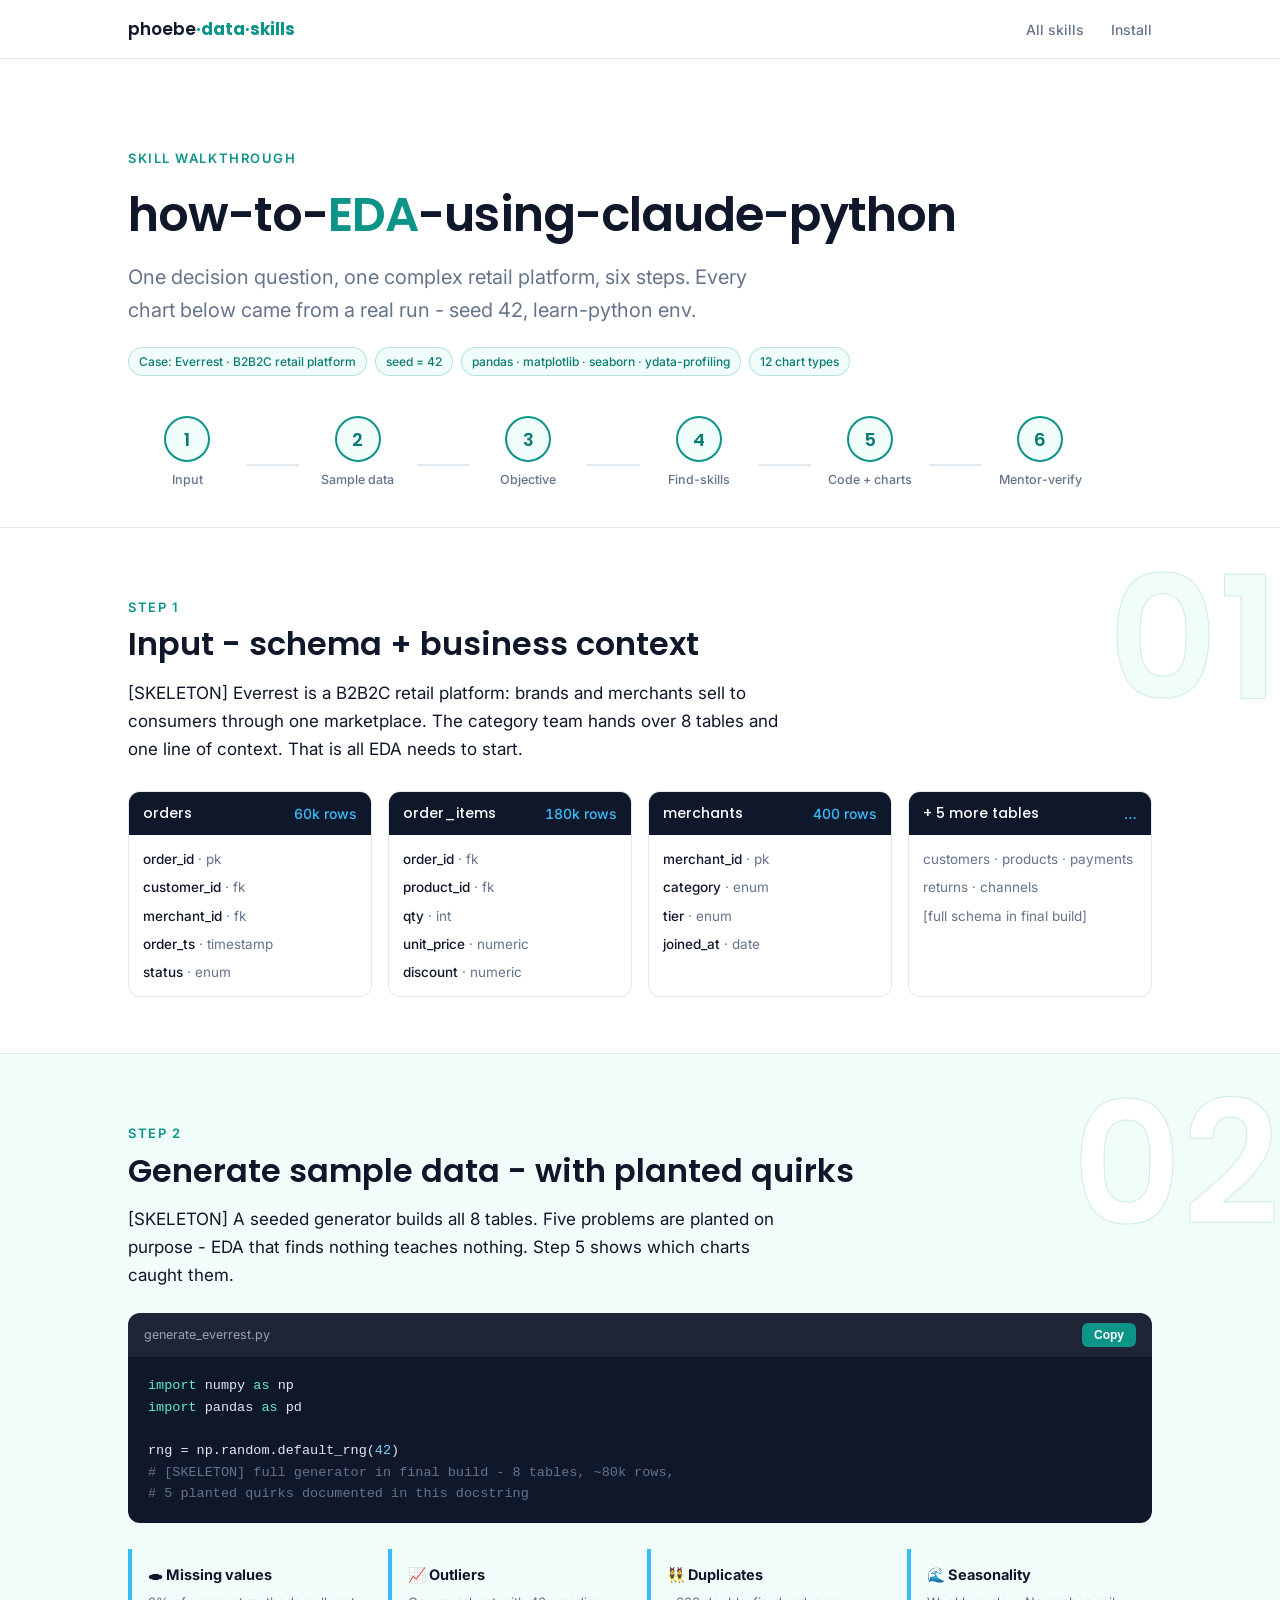
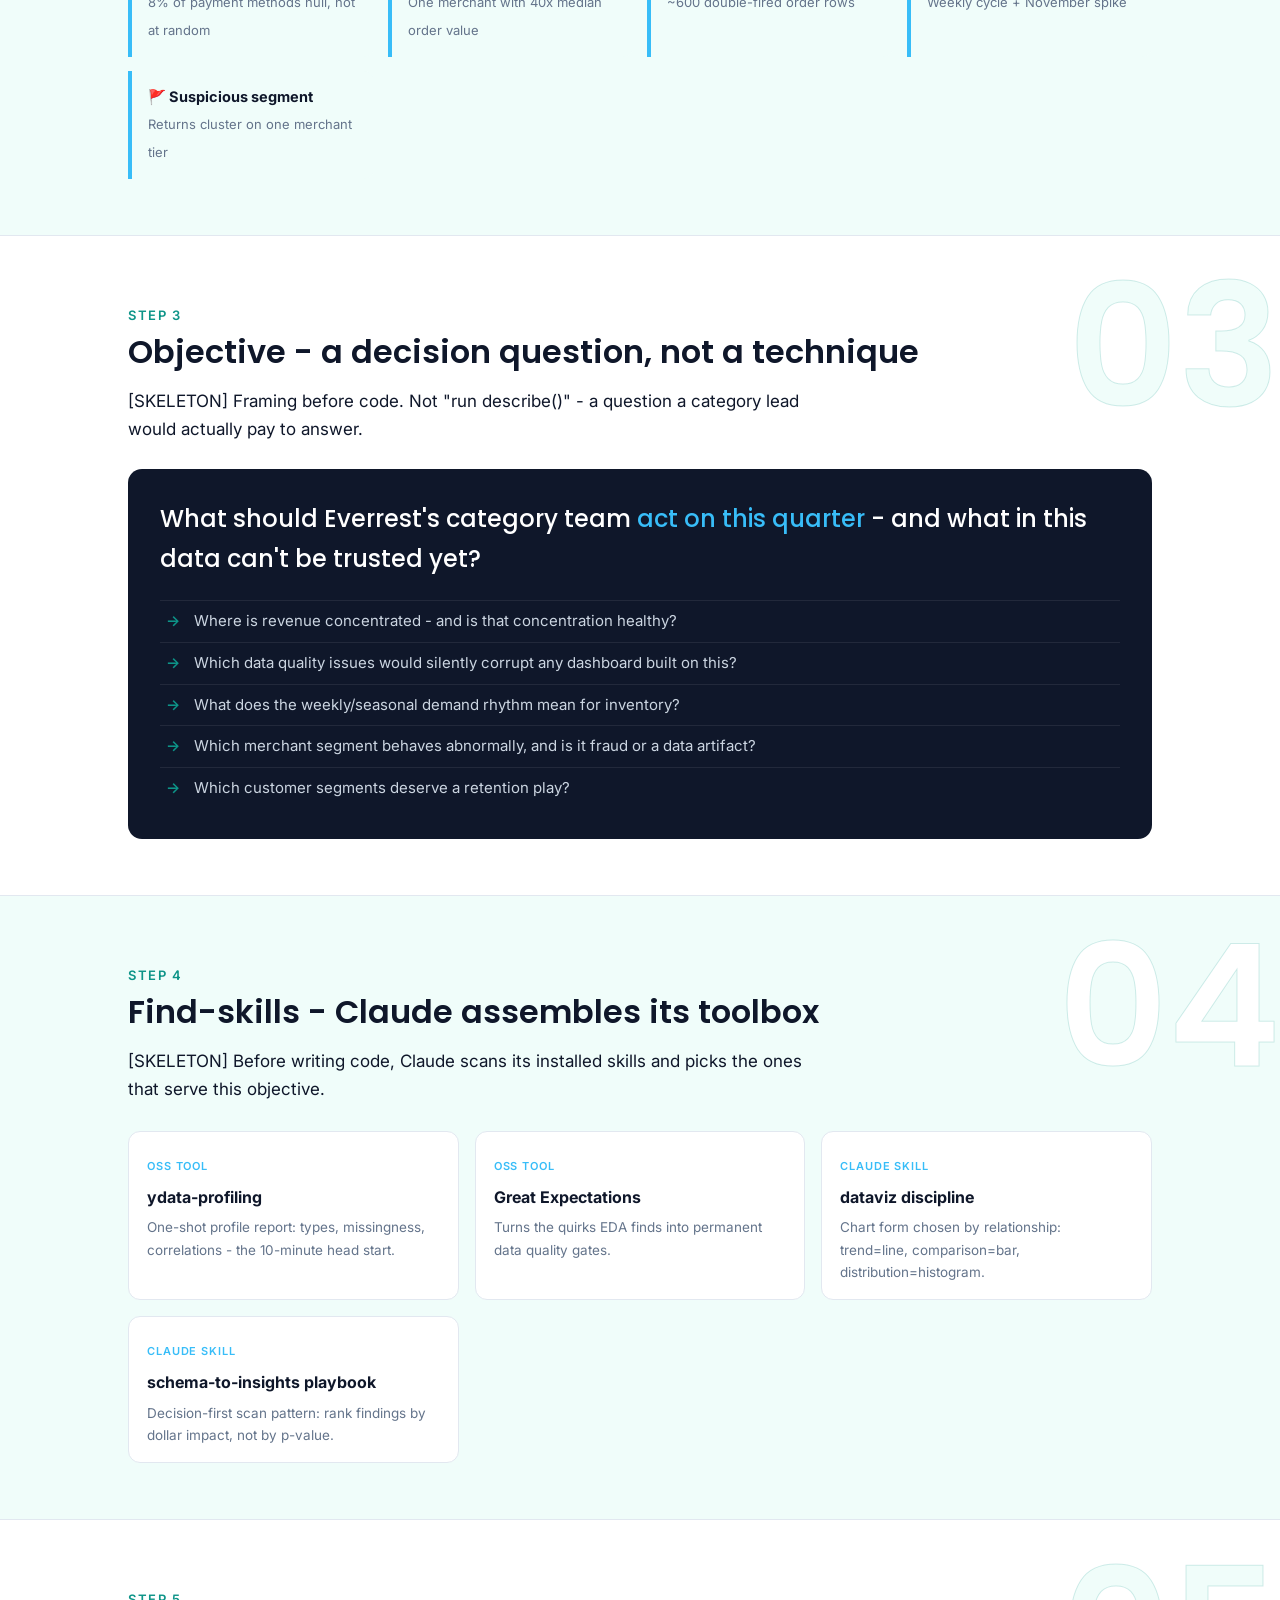
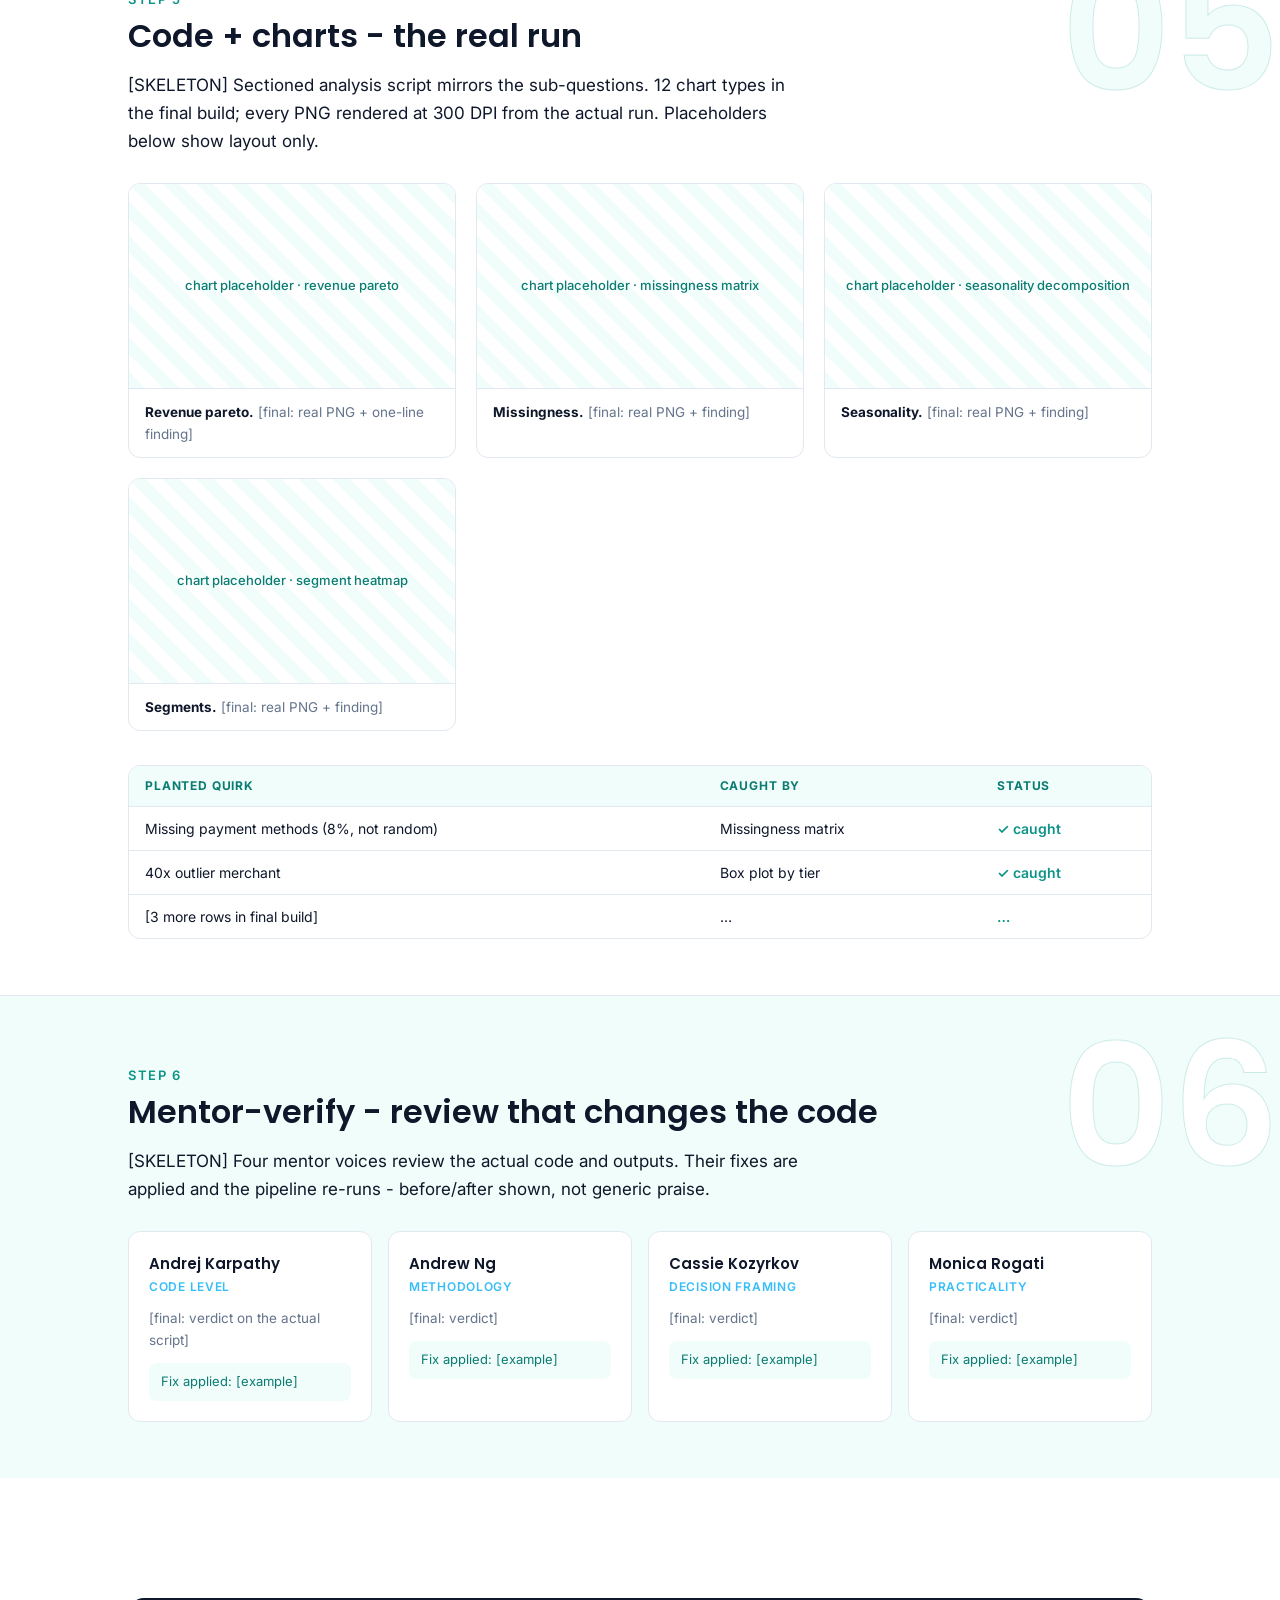
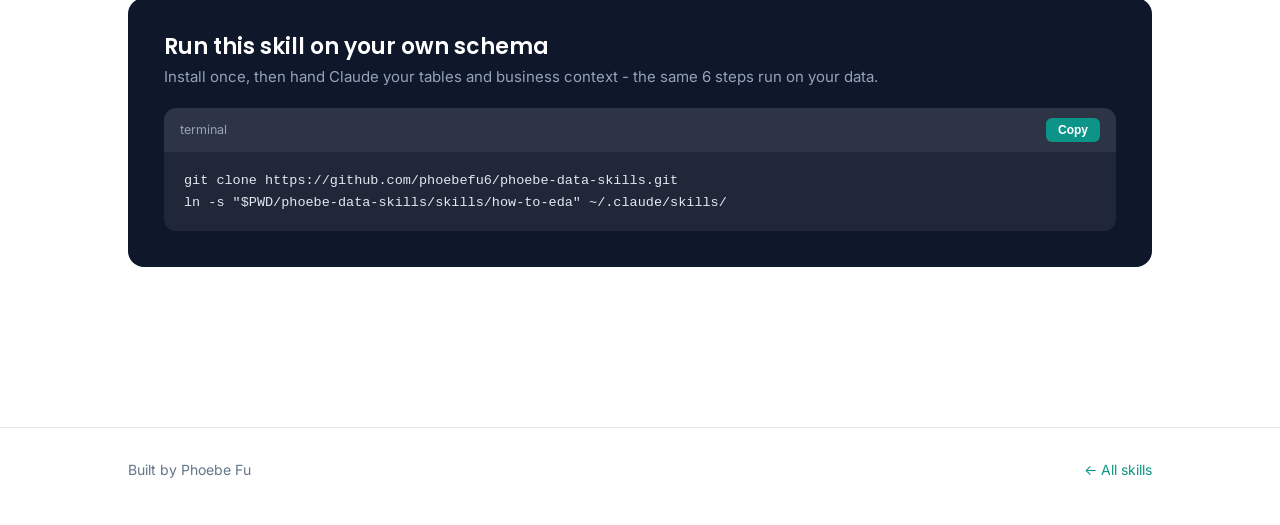
==== docs/how-to-eda-using-claude-python/index.html @ ddb58556 "Skeleton: homepage + how-to-eda page, steel teal theme Co-Authored-By: Claude Fable 5 <noreply@anthr" ====
<!DOCTYPE html>
<html lang="en">
<head>
<meta charset="UTF-8">
<meta name="viewport" content="width=device-width, initial-scale=1.0">
<meta name="robots" content="noindex">
<title>how-to-EDA-using-claude-python · Phoebe's Data Skills</title>
<link rel="preconnect" href="https://fonts.googleapis.com">
<link href="https://fonts.googleapis.com/css2?family=Poppins:wght@500;600&family=Inter:wght@400;500;600&display=swap" rel="stylesheet">
<link rel="stylesheet" href="../assets/style.css">
</head>
<body>
<div class="progress"></div>
<header class="topbar">
  <div class="wrap">
    <div class="brand"><a href="../" style="color:inherit">phoebe<b>·data·skills</b></a></div>
    <nav>
      <a href="../#skills">All skills</a>
      <a href="#install">Install</a>
    </nav>
  </div>
</header>

<section class="hero" style="padding-bottom:20px">
  <div class="wrap">
    <span class="kicker">Skill walkthrough</span>
    <h1 style="font-size:clamp(30px,4.6vw,48px)">how-to-<span class="tealline">EDA</span>-using-claude-python</h1>
    <p class="lede">One decision question, one complex retail platform, six steps. Every chart below came from a real run - seed 42, learn-python env.</p>
    <div class="chiprow" style="margin-top:20px">
      <span class="chip">Case: Everrest · B2B2C retail platform</span>
      <span class="chip">seed = 42</span>
      <span class="chip">pandas · matplotlib · seaborn · ydata-profiling</span>
      <span class="chip">12 chart types</span>
    </div>

    <div class="rail">
      <div class="rail-step"><div class="rail-node" data-step="1"><a href="#step-1"><div class="rail-circle">1</div><div class="rail-label">Input</div></a></div><div class="rail-connector"></div></div>
      <div class="rail-step"><div class="rail-node" data-step="2"><a href="#step-2"><div class="rail-circle">2</div><div class="rail-label">Sample data</div></a></div><div class="rail-connector"></div></div>
      <div class="rail-step"><div class="rail-node" data-step="3"><a href="#step-3"><div class="rail-circle">3</div><div class="rail-label">Objective</div></a></div><div class="rail-connector"></div></div>
      <div class="rail-step"><div class="rail-node" data-step="4"><a href="#step-4"><div class="rail-circle">4</div><div class="rail-label">Find-skills</div></a></div><div class="rail-connector"></div></div>
      <div class="rail-step"><div class="rail-node" data-step="5"><a href="#step-5"><div class="rail-circle">5</div><div class="rail-label">Code + charts</div></a></div><div class="rail-connector"></div></div>
      <div class="rail-step"><div class="rail-node" data-step="6"><a href="#step-6"><div class="rail-circle">6</div><div class="rail-label">Mentor-verify</div></a></div></div>
    </div>
  </div>
</section>

<!-- STEP 1 -->
<section class="step-section" id="step-1">
  <div class="wrap">
    <div class="step-ghost">01</div>
    <span class="step-tag">Step 1</span>
    <h2 class="step-title">Input - schema + business context</h2>
    <p class="step-body">[SKELETON] Everrest is a B2B2C retail platform: brands and merchants sell to consumers through one marketplace. The category team hands over 8 tables and one line of context. That is all EDA needs to start.</p>
    <div class="tbl-grid">
      <div class="tbl-card reveal"><div class="tbl-name">orders <span class="cnt">60k rows</span></div><ul><li><b>order_id</b> · pk</li><li><b>customer_id</b> · fk</li><li><b>merchant_id</b> · fk</li><li><b>order_ts</b> · timestamp</li><li><b>status</b> · enum</li></ul></div>
      <div class="tbl-card reveal"><div class="tbl-name">order_items <span class="cnt">180k rows</span></div><ul><li><b>order_id</b> · fk</li><li><b>product_id</b> · fk</li><li><b>qty</b> · int</li><li><b>unit_price</b> · numeric</li><li><b>discount</b> · numeric</li></ul></div>
      <div class="tbl-card reveal"><div class="tbl-name">merchants <span class="cnt">400 rows</span></div><ul><li><b>merchant_id</b> · pk</li><li><b>category</b> · enum</li><li><b>tier</b> · enum</li><li><b>joined_at</b> · date</li></ul></div>
      <div class="tbl-card reveal"><div class="tbl-name">+ 5 more tables <span class="cnt">…</span></div><ul><li>customers · products · payments</li><li>returns · channels</li><li>[full schema in final build]</li></ul></div>
    </div>
  </div>
</section>

<!-- STEP 2 -->
<section class="step-section" id="step-2" style="background:var(--tint)">
  <div class="wrap">
    <div class="step-ghost" style="color:#fff">02</div>
    <span class="step-tag">Step 2</span>
    <h2 class="step-title">Generate sample data - with planted quirks</h2>
    <p class="step-body">[SKELETON] A seeded generator builds all 8 tables. Five problems are planted on purpose - EDA that finds nothing teaches nothing. Step 5 shows which charts caught them.</p>
    <div class="code-card">
      <div class="code-head"><span>generate_everrest.py</span><button class="copy-btn">Copy</button></div>
      <pre><span class="c-kw">import</span> numpy <span class="c-kw">as</span> np
<span class="c-kw">import</span> pandas <span class="c-kw">as</span> pd

rng = np.random.default_rng(<span class="c-str">42</span>)
<span class="c-comment"># [SKELETON] full generator in final build - 8 tables, ~80k rows,</span>
<span class="c-comment"># 5 planted quirks documented in this docstring</span></pre>
    </div>
    <div class="quirk-grid">
      <div class="quirk reveal"><b>🕳 Missing values</b><span>8% of payment methods null, not at random</span></div>
      <div class="quirk reveal"><b>📈 Outliers</b><span>One merchant with 40x median order value</span></div>
      <div class="quirk reveal"><b>👯 Duplicates</b><span>~600 double-fired order rows</span></div>
      <div class="quirk reveal"><b>🌊 Seasonality</b><span>Weekly cycle + November spike</span></div>
      <div class="quirk reveal"><b>🚩 Suspicious segment</b><span>Returns cluster on one merchant tier</span></div>
    </div>
  </div>
</section>

<!-- STEP 3 -->
<section class="step-section" id="step-3">
  <div class="wrap">
    <div class="step-ghost">03</div>
    <span class="step-tag">Step 3</span>
    <h2 class="step-title">Objective - a decision question, not a technique</h2>
    <p class="step-body">[SKELETON] Framing before code. Not "run describe()" - a question a category lead would actually pay to answer.</p>
    <div class="objective-banner reveal">
      <div class="q">What should Everrest's category team <em>act on this quarter</em> - and what in this data can't be trusted yet?</div>
      <ul class="subq">
        <li>Where is revenue concentrated - and is that concentration healthy?</li>
        <li>Which data quality issues would silently corrupt any dashboard built on this?</li>
        <li>What does the weekly/seasonal demand rhythm mean for inventory?</li>
        <li>Which merchant segment behaves abnormally, and is it fraud or a data artifact?</li>
        <li>Which customer segments deserve a retention play?</li>
      </ul>
    </div>
  </div>
</section>

<!-- STEP 4 -->
<section class="step-section" id="step-4" style="background:var(--tint)">
  <div class="wrap">
    <div class="step-ghost" style="color:#fff">04</div>
    <span class="step-tag">Step 4</span>
    <h2 class="step-title">Find-skills - Claude assembles its toolbox</h2>
    <p class="step-body">[SKELETON] Before writing code, Claude scans its installed skills and picks the ones that serve this objective.</p>
    <div class="tool-grid">
      <div class="tool-card reveal"><span class="t-kind">OSS tool</span><h4>ydata-profiling</h4><p>One-shot profile report: types, missingness, correlations - the 10-minute head start.</p></div>
      <div class="tool-card reveal"><span class="t-kind">OSS tool</span><h4>Great Expectations</h4><p>Turns the quirks EDA finds into permanent data quality gates.</p></div>
      <div class="tool-card reveal"><span class="t-kind">Claude skill</span><h4>dataviz discipline</h4><p>Chart form chosen by relationship: trend=line, comparison=bar, distribution=histogram.</p></div>
      <div class="tool-card reveal"><span class="t-kind">Claude skill</span><h4>schema-to-insights playbook</h4><p>Decision-first scan pattern: rank findings by dollar impact, not by p-value.</p></div>
    </div>
  </div>
</section>

<!-- STEP 5 -->
<section class="step-section" id="step-5">
  <div class="wrap">
    <div class="step-ghost">05</div>
    <span class="step-tag">Step 5</span>
    <h2 class="step-title">Code + charts - the real run</h2>
    <p class="step-body">[SKELETON] Sectioned analysis script mirrors the sub-questions. 12 chart types in the final build; every PNG rendered at 300 DPI from the actual run. Placeholders below show layout only.</p>
    <div class="chart-grid">
      <div class="chart-card reveal"><div class="ph">chart placeholder · revenue pareto</div><div class="cap"><b>Revenue pareto.</b> [final: real PNG + one-line finding]</div></div>
      <div class="chart-card reveal"><div class="ph">chart placeholder · missingness matrix</div><div class="cap"><b>Missingness.</b> [final: real PNG + finding]</div></div>
      <div class="chart-card reveal"><div class="ph">chart placeholder · seasonality decomposition</div><div class="cap"><b>Seasonality.</b> [final: real PNG + finding]</div></div>
      <div class="chart-card reveal"><div class="ph">chart placeholder · segment heatmap</div><div class="cap"><b>Segments.</b> [final: real PNG + finding]</div></div>
    </div>
    <div class="caught reveal">
      <table>
        <thead><tr><th>Planted quirk</th><th>Caught by</th><th>Status</th></tr></thead>
        <tbody>
          <tr><td>Missing payment methods (8%, not random)</td><td>Missingness matrix</td><td class="ok">✓ caught</td></tr>
          <tr><td>40x outlier merchant</td><td>Box plot by tier</td><td class="ok">✓ caught</td></tr>
          <tr><td>[3 more rows in final build]</td><td>…</td><td class="ok">…</td></tr>
        </tbody>
      </table>
    </div>
  </div>
</section>

<!-- STEP 6 -->
<section class="step-section" id="step-6" style="background:var(--tint)">
  <div class="wrap">
    <div class="step-ghost" style="color:#fff">06</div>
    <span class="step-tag">Step 6</span>
    <h2 class="step-title">Mentor-verify - review that changes the code</h2>
    <p class="step-body">[SKELETON] Four mentor voices review the actual code and outputs. Their fixes are applied and the pipeline re-runs - before/after shown, not generic praise.</p>
    <div class="mentor-grid">
      <div class="mentor-card reveal"><div class="m-name">Andrej Karpathy</div><div class="m-lens">Code level</div><p>[final: verdict on the actual script]</p><div class="m-fix">Fix applied: [example]</div></div>
      <div class="mentor-card reveal"><div class="m-name">Andrew Ng</div><div class="m-lens">Methodology</div><p>[final: verdict]</p><div class="m-fix">Fix applied: [example]</div></div>
      <div class="mentor-card reveal"><div class="m-name">Cassie Kozyrkov</div><div class="m-lens">Decision framing</div><p>[final: verdict]</p><div class="m-fix">Fix applied: [example]</div></div>
      <div class="mentor-card reveal"><div class="m-name">Monica Rogati</div><div class="m-lens">Practicality</div><p>[final: verdict]</p><div class="m-fix">Fix applied: [example]</div></div>
    </div>
  </div>
</section>

<section class="section" id="install">
  <div class="wrap">
    <div class="install">
      <h3>Run this skill on your own schema</h3>
      <p>Install once, then hand Claude your tables and business context - the same 6 steps run on your data.</p>
      <div class="code-card">
        <div class="code-head"><span>terminal</span><button class="copy-btn">Copy</button></div>
        <pre>git clone https://github.com/phoebefu6/phoebe-data-skills.git
ln -s "$PWD/phoebe-data-skills/skills/how-to-eda" ~/.claude/skills/</pre>
      </div>
    </div>
  </div>
</section>

<footer>
  <div class="wrap">
    <span>Built by Phoebe Fu</span>
    <span><a href="../">← All skills</a></span>
  </div>
</footer>
<script src="../assets/app.js"></script>
</body>
</html>
---- docs/assets/style.css ----
/* phoebe-data-skills - Steel teal outfit (flat magazine, design.md constitution) */
:root {
  --accent: #0D9488;
  --accent-dark: #0B7C72;
  --ink: #0F172A;
  --tint: #F0FDFA;
  --highlight: #38BDF8;
  --paper: #FFFFFF;
  --hairline: #E2E8F0;
  --muted: #64748B;
}
* { margin: 0; padding: 0; box-sizing: border-box; }
html { scroll-behavior: smooth; }
body {
  font-family: 'Inter', -apple-system, sans-serif;
  font-size: 17px; line-height: 1.65;
  color: var(--ink); background: var(--paper);
}
h1, h2, h3, .display { font-family: 'Poppins', 'Inter', sans-serif; font-weight: 600; line-height: 1.15; }
.num { font-variant-numeric: tabular-nums; }
a { color: var(--accent); text-decoration: none; }
.wrap { max-width: 1080px; margin: 0 auto; padding: 0 28px; }

/* ---------- top bar ---------- */
.topbar {
  position: sticky; top: 0; z-index: 50;
  background: rgba(255,255,255,.92); backdrop-filter: blur(8px);
  border-bottom: 1px solid var(--hairline);
}
.topbar .wrap { display: flex; align-items: center; justify-content: space-between; height: 58px; }
.brand { font-family: 'Poppins'; font-weight: 600; font-size: 17px; color: var(--ink); }
.brand b { color: var(--accent); }
.topbar nav a { font-size: 14px; font-weight: 500; color: var(--muted); margin-left: 22px; }
.topbar nav a:hover { color: var(--accent); }

/* reading progress */
.progress { position: fixed; top: 0; left: 0; height: 3px; background: var(--accent); width: 0; z-index: 60; }

/* ---------- hero ---------- */
.hero { padding: 84px 0 56px; }
.hero .kicker {
  display: inline-block; font-size: 13px; font-weight: 600; letter-spacing: .12em;
  text-transform: uppercase; color: var(--accent); margin-bottom: 18px;
}
.hero h1 { font-size: clamp(38px, 6vw, 62px); letter-spacing: -.02em; }
.hero h1 .tealline { color: var(--accent); }
.hero p.lede { font-size: 20px; color: var(--muted); max-width: 620px; margin-top: 18px; }
.stats { display: flex; gap: 48px; margin-top: 44px; flex-wrap: wrap; }
.stat .n { font-family: 'Poppins'; font-size: 44px; font-weight: 600; color: var(--accent); font-variant-numeric: tabular-nums; }
.stat .l { font-size: 13px; font-weight: 500; color: var(--muted); text-transform: uppercase; letter-spacing: .08em; }

/* ---------- section headers ---------- */
.section { padding: 56px 0; }
.section.tinted { background: var(--tint); }
.sec-kicker { font-size: 13px; font-weight: 600; letter-spacing: .12em; text-transform: uppercase; color: var(--accent); }
.sec-title { font-size: clamp(26px, 3.4vw, 36px); margin-top: 8px; letter-spacing: -.01em; }
.sec-sub { color: var(--muted); margin-top: 10px; max-width: 640px; }

/* ---------- skill card grid (homepage) ---------- */
.card-grid { display: grid; grid-template-columns: repeat(auto-fill, minmax(300px, 1fr)); gap: 22px; margin-top: 36px; }
a.skill-card, .skill-card {
  display: block; position: relative; border: 1px solid var(--hairline); border-radius: 14px;
  padding: 26px 24px 22px; background: var(--paper); color: var(--ink);
  transition: transform .18s ease, box-shadow .18s ease, border-color .18s ease;
}
a.skill-card:hover { transform: translateY(-4px); box-shadow: 0 14px 34px rgba(13,148,136,.14); border-color: var(--accent); }
.skill-card .emoji { font-size: 30px; }
.skill-card h3 { font-size: 20px; margin-top: 12px; }
.skill-card .obj { font-size: 15px; color: var(--muted); margin-top: 6px; min-height: 44px; }
.chiprow { display: flex; flex-wrap: wrap; gap: 8px; margin-top: 16px; }
.chip {
  font-size: 12px; font-weight: 500; padding: 4px 10px; border-radius: 999px;
  background: var(--tint); color: var(--accent-dark); border: 1px solid rgba(13,148,136,.25);
}
.status { position: absolute; top: 18px; right: 18px; font-size: 11px; font-weight: 600; letter-spacing: .08em; text-transform: uppercase; padding: 4px 10px; border-radius: 999px; }
.status.live { background: var(--accent); color: #fff; }
.status.soon { background: var(--hairline); color: var(--muted); }
.skill-card.soon { opacity: .62; }
.skill-card .go { margin-top: 18px; font-size: 14px; font-weight: 600; color: var(--accent); }

/* ---------- pipeline rail (skill page) ---------- */
.rail { display: flex; align-items: flex-start; gap: 0; margin: 40px 0 8px; overflow-x: auto; padding-bottom: 8px; }
.rail-step { display: flex; align-items: center; flex: 1; min-width: 118px; }
.rail-node { text-align: center; flex-shrink: 0; width: 118px; }
.rail-node a { display: block; color: var(--ink); }
.rail-circle {
  width: 46px; height: 46px; border-radius: 50%; margin: 0 auto;
  display: flex; align-items: center; justify-content: center;
  font-family: 'Poppins'; font-weight: 600; font-size: 18px;
  background: var(--tint); color: var(--accent-dark); border: 2px solid var(--accent);
  transition: background .15s, color .15s;
}
.rail-node a:hover .rail-circle, .rail-node.active .rail-circle { background: var(--accent); color: #fff; }
.rail-label { font-size: 12.5px; font-weight: 500; color: var(--muted); margin-top: 8px; }
.rail-connector { flex: 1; height: 2px; background: var(--hairline); margin-top: 23px; min-width: 14px; }

/* ---------- step sections ---------- */
.step-section { position: relative; padding: 64px 0 56px; border-top: 1px solid var(--hairline); }
.step-ghost {
  position: absolute; top: 26px; right: 0; font-family: 'Poppins'; font-weight: 600;
  font-size: clamp(90px, 14vw, 170px); line-height: 1; color: var(--tint);
  -webkit-text-stroke: 1px rgba(13,148,136,.18); user-select: none; pointer-events: none;
}
.step-tag { font-size: 13px; font-weight: 600; letter-spacing: .12em; text-transform: uppercase; color: var(--accent); }
.step-title { font-size: clamp(24px, 3vw, 32px); margin-top: 6px; }
.step-body { margin-top: 16px; max-width: 680px; color: var(--ink); }

/* schema table cards */
.tbl-grid { display: grid; grid-template-columns: repeat(auto-fill, minmax(240px, 1fr)); gap: 16px; margin-top: 28px; }
.tbl-card { border: 1px solid var(--hairline); border-radius: 12px; overflow: hidden; background: var(--paper); }
.tbl-card .tbl-name { background: var(--ink); color: #fff; font-family: 'Poppins'; font-size: 14px; font-weight: 500; padding: 10px 14px; }
.tbl-card .tbl-name .cnt { color: var(--highlight); font-variant-numeric: tabular-nums; float: right; font-family: 'Inter'; }
.tbl-card ul { list-style: none; padding: 10px 14px; font-size: 13.5px; color: var(--muted); }
.tbl-card li { padding: 3px 0; }
.tbl-card li b { color: var(--ink); font-weight: 500; }

/* code blocks */
.code-card { position: relative; background: var(--ink); border-radius: 12px; margin-top: 24px; overflow: hidden; }
.code-card .code-head { display: flex; justify-content: space-between; align-items: center; padding: 10px 16px; background: rgba(255,255,255,.06); color: #94A3B8; font-size: 12.5px; font-family: 'Inter'; }
.code-card .copy-btn { background: var(--accent); color: #fff; border: 0; border-radius: 6px; font-size: 12px; font-weight: 600; padding: 5px 12px; cursor: pointer; }
.code-card pre { padding: 18px 20px; overflow-x: auto; color: #E2E8F0; font-size: 13.5px; line-height: 1.6; font-family: 'SF Mono', Menlo, monospace; }
.code-card .c-comment { color: #64748B; } .code-card .c-str { color: #7DD3FC; } .code-card .c-kw { color: #5EEAD4; }

/* quirk / spotlight cards */
.quirk-grid { display: grid; grid-template-columns: repeat(auto-fill, minmax(220px, 1fr)); gap: 14px; margin-top: 26px; }
.quirk { border-left: 4px solid var(--highlight); background: var(--tint); border-radius: 0 10px 10px 0; padding: 14px 16px; }
.quirk b { font-size: 14.5px; display: block; }
.quirk span { font-size: 13px; color: var(--muted); }

/* objective banner */
.objective-banner { background: var(--ink); color: #fff; border-radius: 14px; padding: 30px 32px; margin-top: 26px; }
.objective-banner .q { font-family: 'Poppins'; font-size: clamp(19px, 2.4vw, 24px); font-weight: 500; }
.objective-banner .q em { color: var(--highlight); font-style: normal; }
.subq { list-style: none; margin-top: 22px; }
.subq li { padding: 8px 0 8px 34px; position: relative; font-size: 15px; color: #CBD5E1; border-top: 1px solid rgba(255,255,255,.08); }
.subq li::before { content: '→'; position: absolute; left: 6px; color: var(--accent); font-weight: 600; }

/* toolbox cards */
.tool-grid { display: grid; grid-template-columns: repeat(auto-fill, minmax(250px, 1fr)); gap: 16px; margin-top: 28px; }
.tool-card { border: 1px solid var(--hairline); border-radius: 12px; padding: 18px 18px 16px; background: var(--paper); }
.tool-card .t-kind { font-size: 11px; font-weight: 600; text-transform: uppercase; letter-spacing: .08em; color: var(--highlight); }
.tool-card h4 { font-size: 16px; margin-top: 6px; }
.tool-card p { font-size: 13.5px; color: var(--muted); margin-top: 6px; }

/* chart gallery */
.chart-grid { display: grid; grid-template-columns: repeat(auto-fill, minmax(320px, 1fr)); gap: 20px; margin-top: 28px; }
.chart-card { border: 1px solid var(--hairline); border-radius: 12px; overflow: hidden; background: var(--paper); }
.chart-card .ph { aspect-ratio: 16/10; background: repeating-linear-gradient(45deg, var(--tint), var(--tint) 12px, #fff 12px, #fff 24px); display: flex; align-items: center; justify-content: center; color: var(--accent-dark); font-size: 13px; font-weight: 500; }
.chart-card img { width: 100%; display: block; cursor: zoom-in; }
.chart-card .cap { padding: 12px 16px; font-size: 13.5px; color: var(--muted); border-top: 1px solid var(--hairline); }
.chart-card .cap b { color: var(--ink); }

/* caught scoreboard */
.caught { margin-top: 34px; border: 1px solid var(--hairline); border-radius: 12px; overflow: hidden; }
.caught table { width: 100%; border-collapse: collapse; font-size: 14px; }
.caught th { background: var(--tint); text-align: left; padding: 10px 16px; font-size: 12px; text-transform: uppercase; letter-spacing: .07em; color: var(--accent-dark); }
.caught td { padding: 10px 16px; border-top: 1px solid var(--hairline); }
.caught .ok { color: var(--accent); font-weight: 600; }

/* mentor panel */
.mentor-grid { display: grid; grid-template-columns: repeat(auto-fill, minmax(240px, 1fr)); gap: 16px; margin-top: 28px; }
.mentor-card { border: 1px solid var(--hairline); border-radius: 12px; padding: 20px; background: var(--paper); }
.mentor-card .m-name { font-family: 'Poppins'; font-weight: 600; font-size: 15px; }
.mentor-card .m-lens { font-size: 12px; color: var(--highlight); font-weight: 600; text-transform: uppercase; letter-spacing: .06em; }
.mentor-card p { font-size: 13.5px; color: var(--muted); margin-top: 10px; }
.mentor-card .m-fix { margin-top: 12px; font-size: 13px; background: var(--tint); border-radius: 8px; padding: 8px 12px; color: var(--accent-dark); }

/* install strip */
.install { background: var(--ink); color: #fff; border-radius: 16px; padding: 36px; margin: 64px 0; }
.install h3 { font-size: 22px; } .install p { color: #94A3B8; font-size: 15px; margin-top: 6px; }
.install .code-card { margin-top: 18px; background: rgba(255,255,255,.07); }

/* footer */
footer { border-top: 1px solid var(--hairline); padding: 30px 0 44px; margin-top: 40px; }
footer .wrap { display: flex; justify-content: space-between; flex-wrap: wrap; gap: 12px; font-size: 14px; color: var(--muted); }

/* reveal */
.reveal { opacity: 0; transform: translateY(18px); transition: opacity .5s ease, transform .5s ease; }
.reveal.in { opacity: 1; transform: none; }

@media (max-width: 640px) {
  .stats { gap: 28px; }
  .step-ghost { font-size: 84px; }
  .rail { justify-content: flex-start; }
}
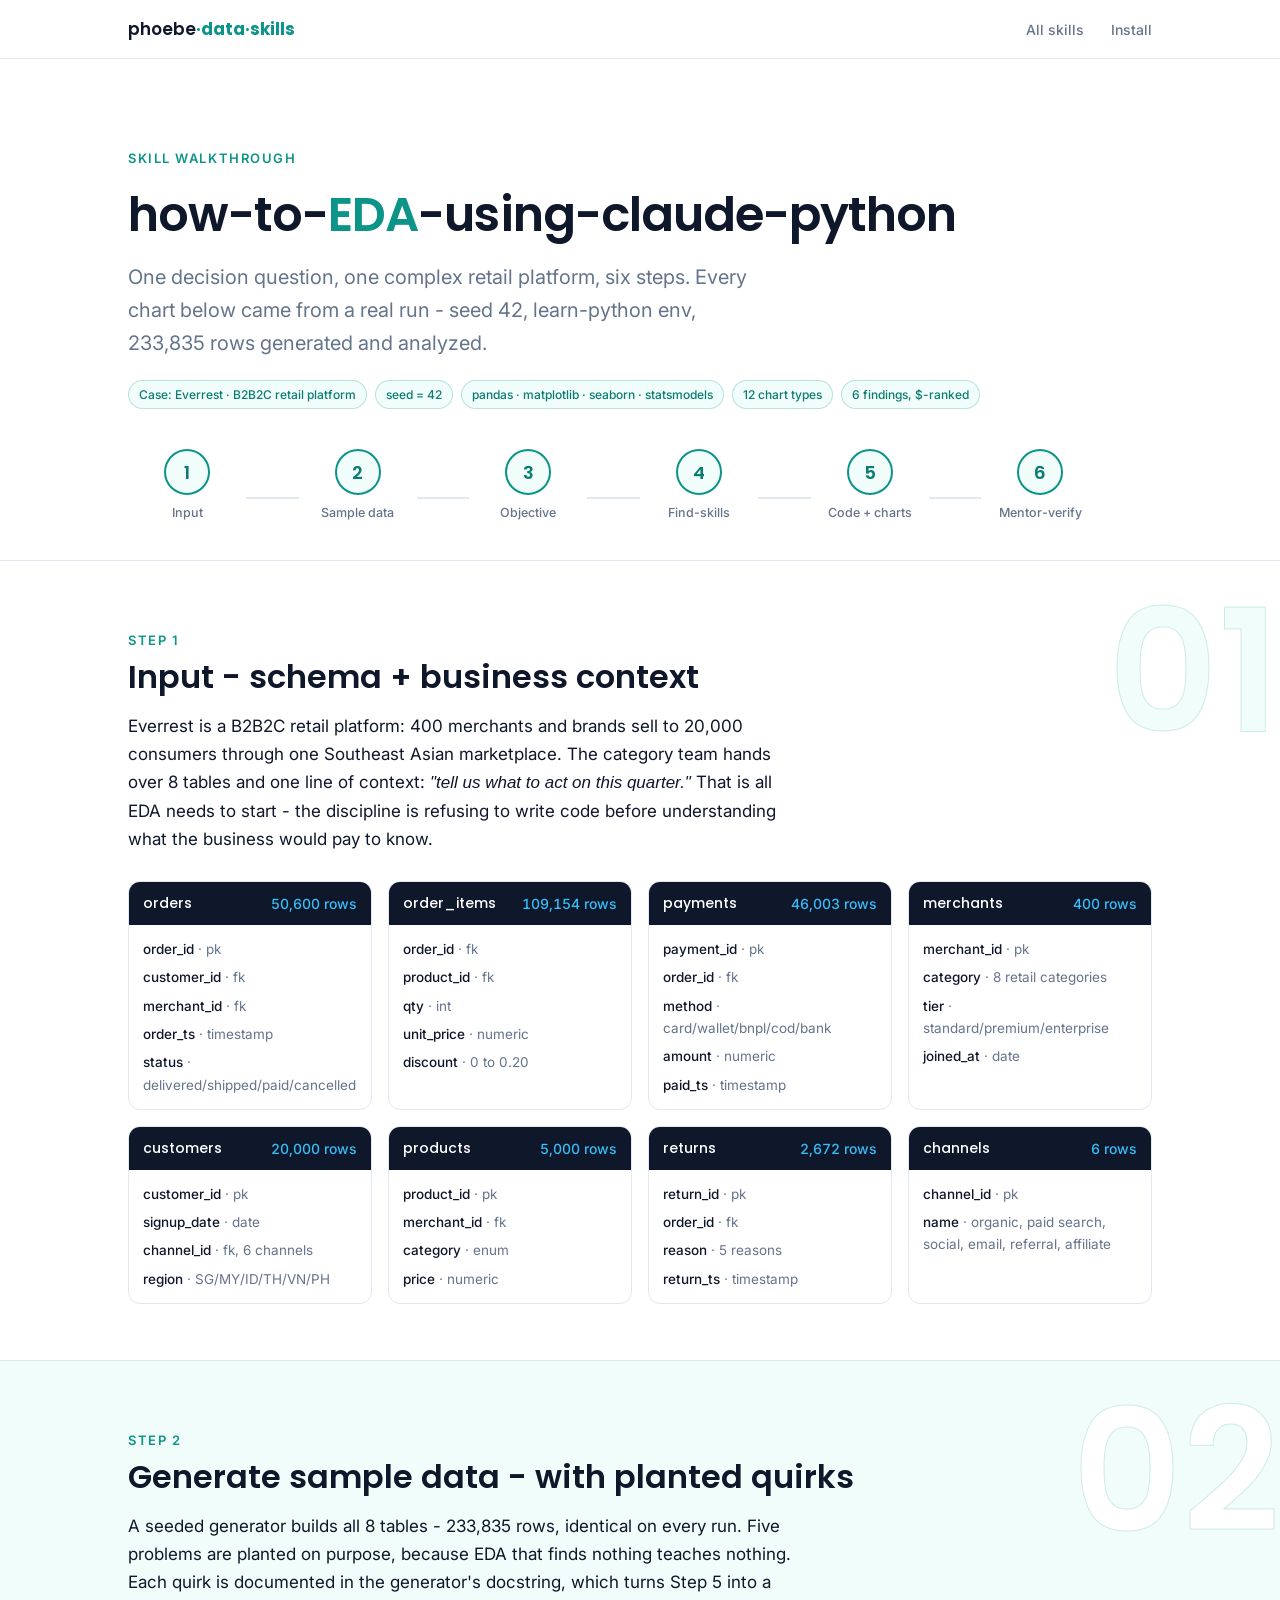
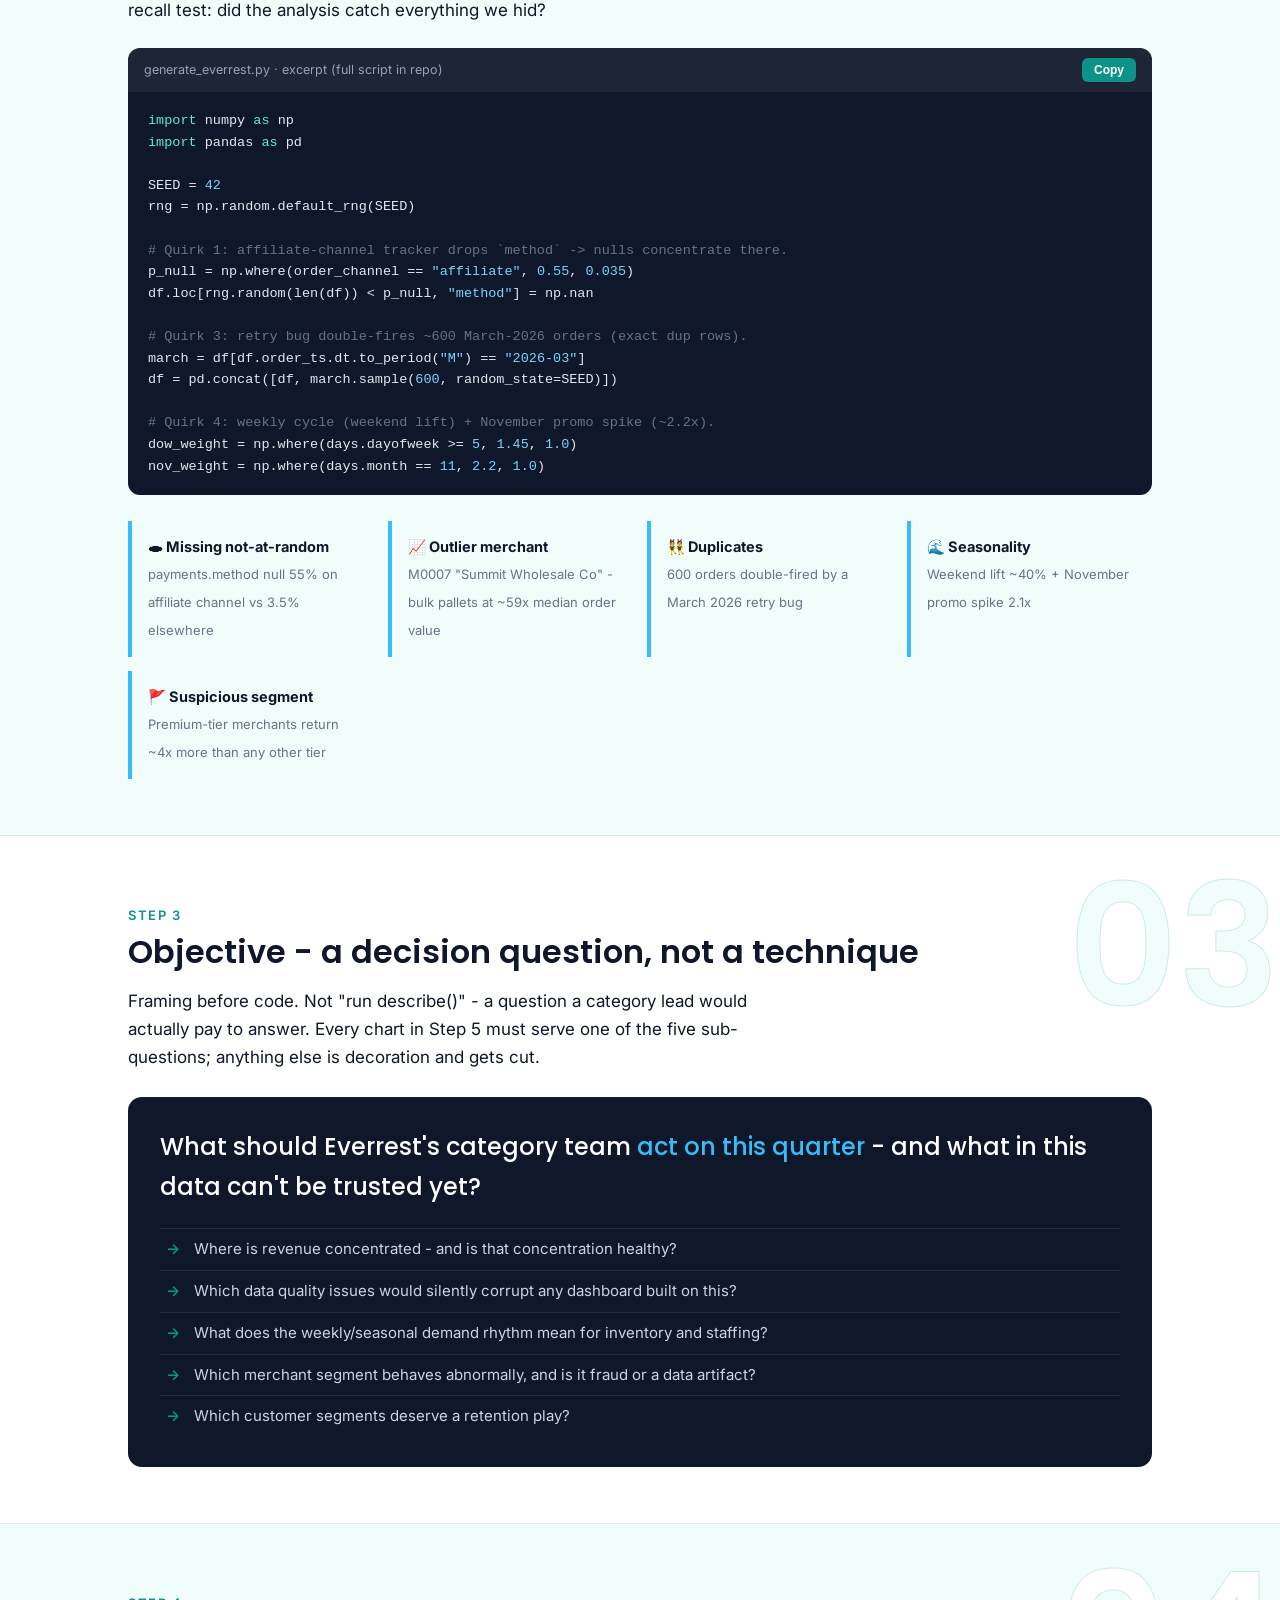
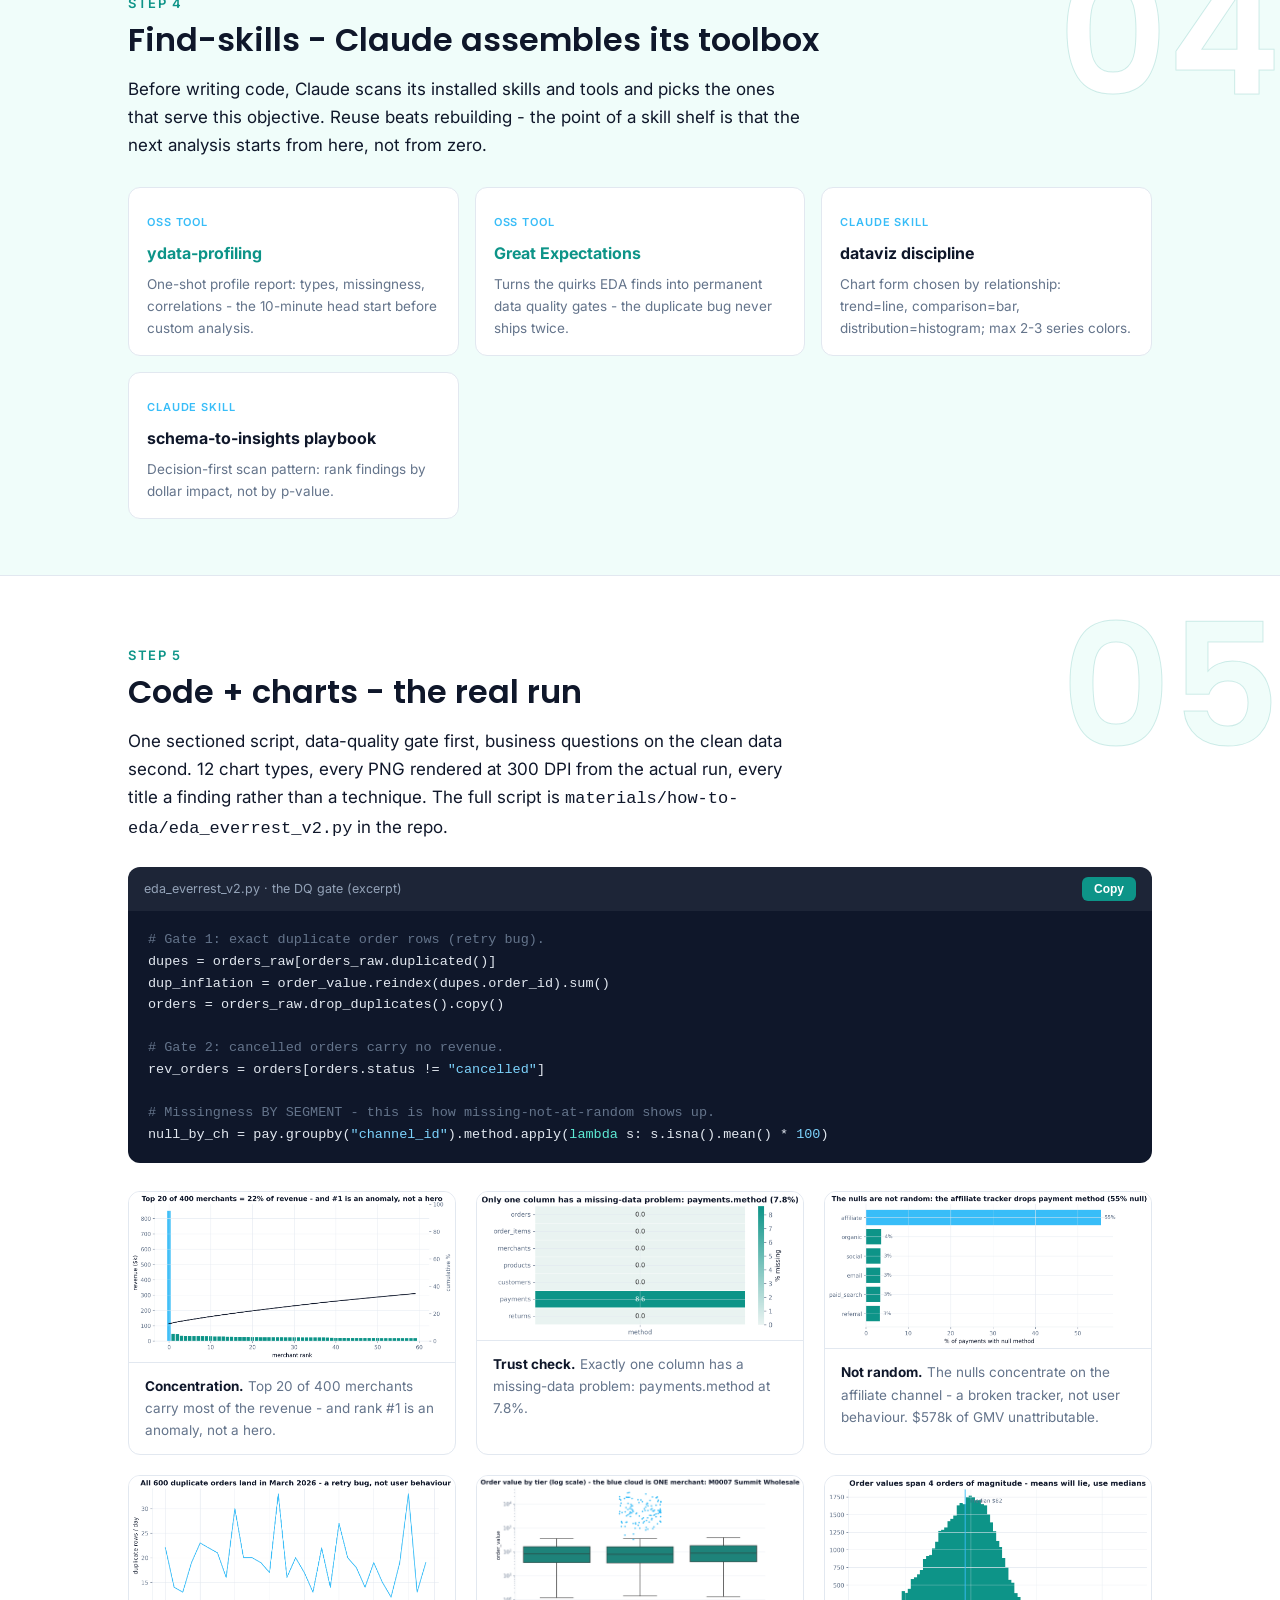
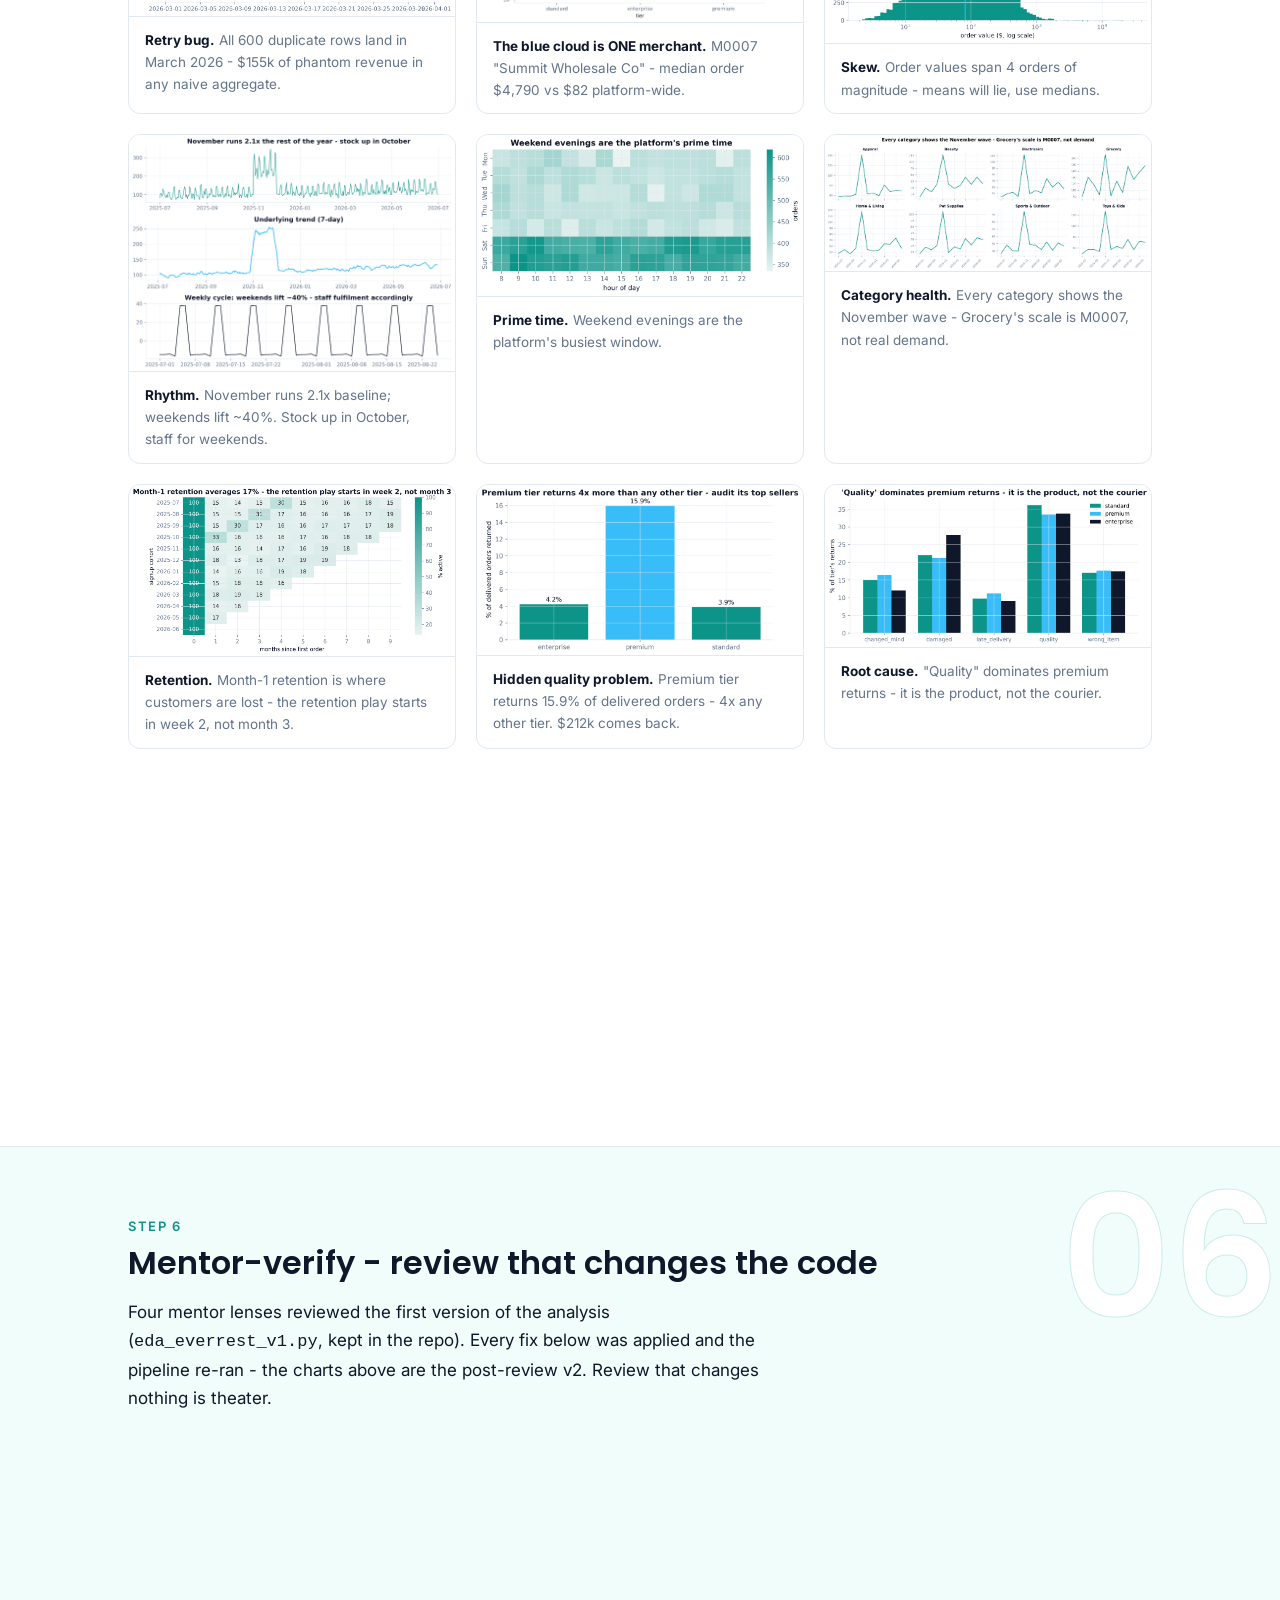
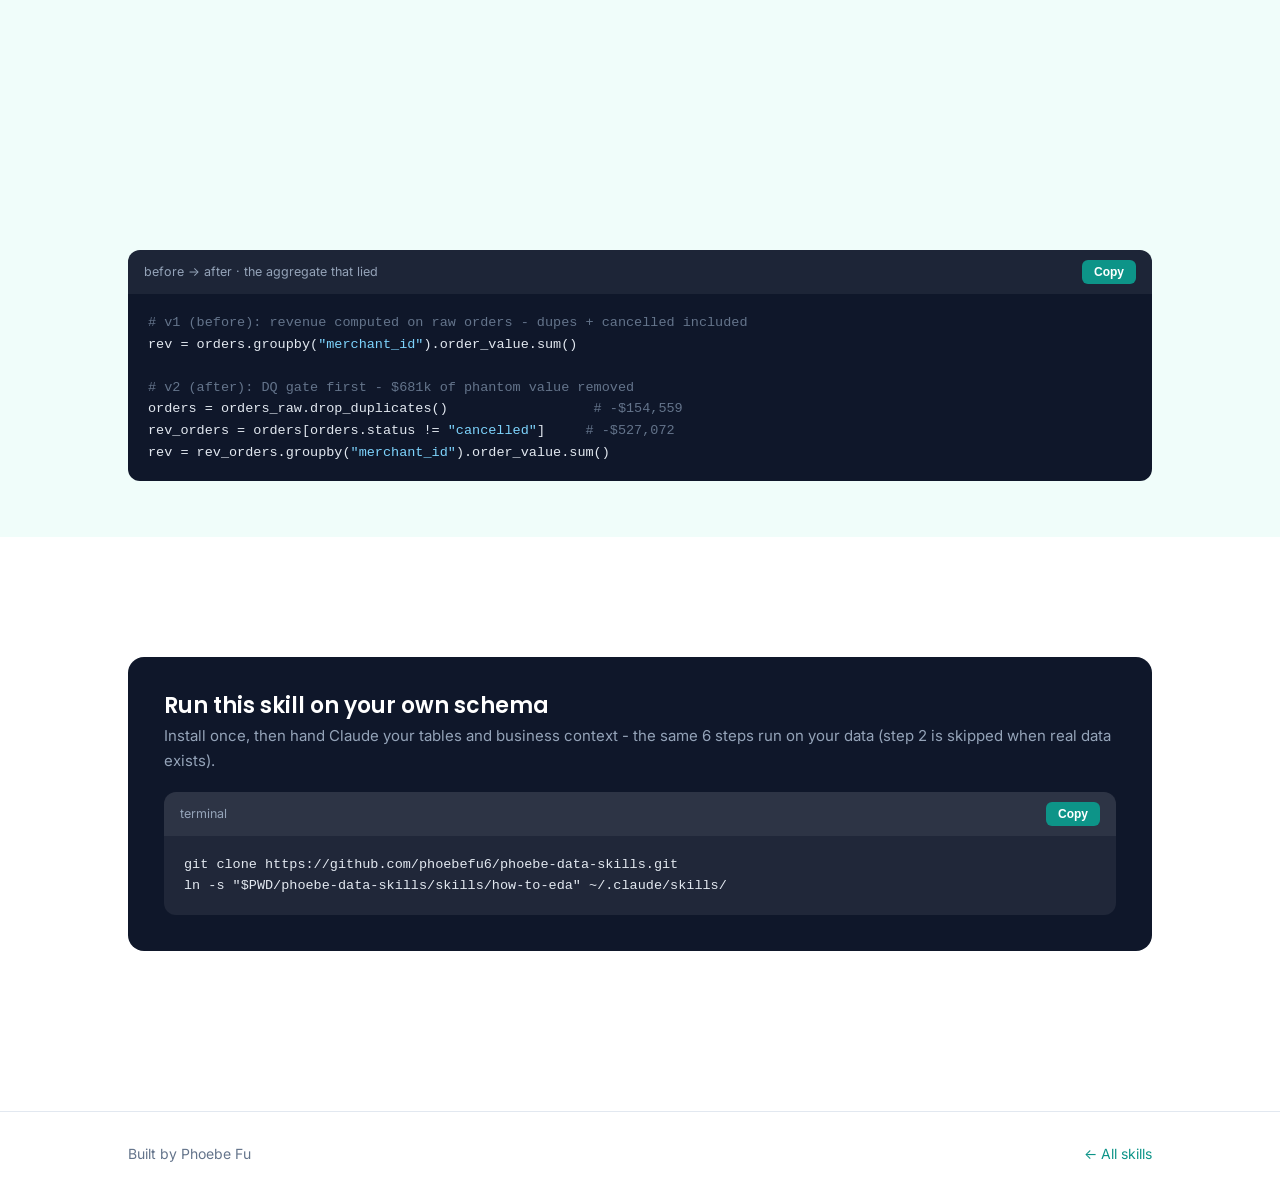
==== commit 570db6b3: "Full how-to-eda build: Everrest generator, v1+v2 EDA, 12 real charts, mentor panel, installable skil" ====
--- a/docs/how-to-eda-using-claude-python/index.html
+++ b/docs/how-to-eda-using-claude-python/index.html
@@ -25,12 +25,13 @@
   <div class="wrap">
     <span class="kicker">Skill walkthrough</span>
     <h1 style="font-size:clamp(30px,4.6vw,48px)">how-to-<span class="tealline">EDA</span>-using-claude-python</h1>
-    <p class="lede">One decision question, one complex retail platform, six steps. Every chart below came from a real run - seed 42, learn-python env.</p>
+    <p class="lede">One decision question, one complex retail platform, six steps. Every chart below came from a real run - seed 42, learn-python env, 233,835 rows generated and analyzed.</p>
     <div class="chiprow" style="margin-top:20px">
       <span class="chip">Case: Everrest · B2B2C retail platform</span>
       <span class="chip">seed = 42</span>
-      <span class="chip">pandas · matplotlib · seaborn · ydata-profiling</span>
+      <span class="chip">pandas · matplotlib · seaborn · statsmodels</span>
       <span class="chip">12 chart types</span>
+      <span class="chip">6 findings, $-ranked</span>
     </div>
 
     <div class="rail">
@@ -50,12 +51,16 @@
     <div class="step-ghost">01</div>
     <span class="step-tag">Step 1</span>
     <h2 class="step-title">Input - schema + business context</h2>
-    <p class="step-body">[SKELETON] Everrest is a B2B2C retail platform: brands and merchants sell to consumers through one marketplace. The category team hands over 8 tables and one line of context. That is all EDA needs to start.</p>
+    <p class="step-body">Everrest is a B2B2C retail platform: 400 merchants and brands sell to 20,000 consumers through one Southeast Asian marketplace. The category team hands over 8 tables and one line of context: <em>"tell us what to act on this quarter."</em> That is all EDA needs to start - the discipline is refusing to write code before understanding what the business would pay to know.</p>
     <div class="tbl-grid">
-      <div class="tbl-card reveal"><div class="tbl-name">orders <span class="cnt">60k rows</span></div><ul><li><b>order_id</b> · pk</li><li><b>customer_id</b> · fk</li><li><b>merchant_id</b> · fk</li><li><b>order_ts</b> · timestamp</li><li><b>status</b> · enum</li></ul></div>
-      <div class="tbl-card reveal"><div class="tbl-name">order_items <span class="cnt">180k rows</span></div><ul><li><b>order_id</b> · fk</li><li><b>product_id</b> · fk</li><li><b>qty</b> · int</li><li><b>unit_price</b> · numeric</li><li><b>discount</b> · numeric</li></ul></div>
-      <div class="tbl-card reveal"><div class="tbl-name">merchants <span class="cnt">400 rows</span></div><ul><li><b>merchant_id</b> · pk</li><li><b>category</b> · enum</li><li><b>tier</b> · enum</li><li><b>joined_at</b> · date</li></ul></div>
-      <div class="tbl-card reveal"><div class="tbl-name">+ 5 more tables <span class="cnt">…</span></div><ul><li>customers · products · payments</li><li>returns · channels</li><li>[full schema in final build]</li></ul></div>
+      <div class="tbl-card reveal"><div class="tbl-name">orders <span class="cnt">50,600 rows</span></div><ul><li><b>order_id</b> · pk</li><li><b>customer_id</b> · fk</li><li><b>merchant_id</b> · fk</li><li><b>order_ts</b> · timestamp</li><li><b>status</b> · delivered/shipped/paid/cancelled</li></ul></div>
+      <div class="tbl-card reveal"><div class="tbl-name">order_items <span class="cnt">109,154 rows</span></div><ul><li><b>order_id</b> · fk</li><li><b>product_id</b> · fk</li><li><b>qty</b> · int</li><li><b>unit_price</b> · numeric</li><li><b>discount</b> · 0 to 0.20</li></ul></div>
+      <div class="tbl-card reveal"><div class="tbl-name">payments <span class="cnt">46,003 rows</span></div><ul><li><b>payment_id</b> · pk</li><li><b>order_id</b> · fk</li><li><b>method</b> · card/wallet/bnpl/cod/bank</li><li><b>amount</b> · numeric</li><li><b>paid_ts</b> · timestamp</li></ul></div>
+      <div class="tbl-card reveal"><div class="tbl-name">merchants <span class="cnt">400 rows</span></div><ul><li><b>merchant_id</b> · pk</li><li><b>category</b> · 8 retail categories</li><li><b>tier</b> · standard/premium/enterprise</li><li><b>joined_at</b> · date</li></ul></div>
+      <div class="tbl-card reveal"><div class="tbl-name">customers <span class="cnt">20,000 rows</span></div><ul><li><b>customer_id</b> · pk</li><li><b>signup_date</b> · date</li><li><b>channel_id</b> · fk, 6 channels</li><li><b>region</b> · SG/MY/ID/TH/VN/PH</li></ul></div>
+      <div class="tbl-card reveal"><div class="tbl-name">products <span class="cnt">5,000 rows</span></div><ul><li><b>product_id</b> · pk</li><li><b>merchant_id</b> · fk</li><li><b>category</b> · enum</li><li><b>price</b> · numeric</li></ul></div>
+      <div class="tbl-card reveal"><div class="tbl-name">returns <span class="cnt">2,672 rows</span></div><ul><li><b>return_id</b> · pk</li><li><b>order_id</b> · fk</li><li><b>reason</b> · 5 reasons</li><li><b>return_ts</b> · timestamp</li></ul></div>
+      <div class="tbl-card reveal"><div class="tbl-name">channels <span class="cnt">6 rows</span></div><ul><li><b>channel_id</b> · pk</li><li><b>name</b> · organic, paid search, social, email, referral, affiliate</li></ul></div>
     </div>
   </div>
 </section>
@@ -66,22 +71,33 @@
     <div class="step-ghost" style="color:#fff">02</div>
     <span class="step-tag">Step 2</span>
     <h2 class="step-title">Generate sample data - with planted quirks</h2>
-    <p class="step-body">[SKELETON] A seeded generator builds all 8 tables. Five problems are planted on purpose - EDA that finds nothing teaches nothing. Step 5 shows which charts caught them.</p>
+    <p class="step-body">A seeded generator builds all 8 tables - 233,835 rows, identical on every run. Five problems are planted on purpose, because EDA that finds nothing teaches nothing. Each quirk is documented in the generator's docstring, which turns Step 5 into a recall test: did the analysis catch everything we hid?</p>
     <div class="code-card">
-      <div class="code-head"><span>generate_everrest.py</span><button class="copy-btn">Copy</button></div>
+      <div class="code-head"><span>generate_everrest.py · excerpt (full script in repo)</span><button class="copy-btn">Copy</button></div>
       <pre><span class="c-kw">import</span> numpy <span class="c-kw">as</span> np
 <span class="c-kw">import</span> pandas <span class="c-kw">as</span> pd
 
-rng = np.random.default_rng(<span class="c-str">42</span>)
-<span class="c-comment"># [SKELETON] full generator in final build - 8 tables, ~80k rows,</span>
-<span class="c-comment"># 5 planted quirks documented in this docstring</span></pre>
+SEED = <span class="c-str">42</span>
+rng = np.random.default_rng(SEED)
+
+<span class="c-comment"># Quirk 1: affiliate-channel tracker drops `method` -> nulls concentrate there.</span>
+p_null = np.where(order_channel == <span class="c-str">"affiliate"</span>, <span class="c-str">0.55</span>, <span class="c-str">0.035</span>)
+df.loc[rng.random(len(df)) &lt; p_null, <span class="c-str">"method"</span>] = np.nan
+
+<span class="c-comment"># Quirk 3: retry bug double-fires ~600 March-2026 orders (exact dup rows).</span>
+march = df[df.order_ts.dt.to_period(<span class="c-str">"M"</span>) == <span class="c-str">"2026-03"</span>]
+df = pd.concat([df, march.sample(<span class="c-str">600</span>, random_state=SEED)])
+
+<span class="c-comment"># Quirk 4: weekly cycle (weekend lift) + November promo spike (~2.2x).</span>
+dow_weight = np.where(days.dayofweek >= <span class="c-str">5</span>, <span class="c-str">1.45</span>, <span class="c-str">1.0</span>)
+nov_weight = np.where(days.month == <span class="c-str">11</span>, <span class="c-str">2.2</span>, <span class="c-str">1.0</span>)</pre>
     </div>
     <div class="quirk-grid">
-      <div class="quirk reveal"><b>🕳 Missing values</b><span>8% of payment methods null, not at random</span></div>
-      <div class="quirk reveal"><b>📈 Outliers</b><span>One merchant with 40x median order value</span></div>
-      <div class="quirk reveal"><b>👯 Duplicates</b><span>~600 double-fired order rows</span></div>
-      <div class="quirk reveal"><b>🌊 Seasonality</b><span>Weekly cycle + November spike</span></div>
-      <div class="quirk reveal"><b>🚩 Suspicious segment</b><span>Returns cluster on one merchant tier</span></div>
+      <div class="quirk reveal"><b>🕳 Missing not-at-random</b><span>payments.method null 55% on affiliate channel vs 3.5% elsewhere</span></div>
+      <div class="quirk reveal"><b>📈 Outlier merchant</b><span>M0007 "Summit Wholesale Co" - bulk pallets at ~59x median order value</span></div>
+      <div class="quirk reveal"><b>👯 Duplicates</b><span>600 orders double-fired by a March 2026 retry bug</span></div>
+      <div class="quirk reveal"><b>🌊 Seasonality</b><span>Weekend lift ~40% + November promo spike 2.1x</span></div>
+      <div class="quirk reveal"><b>🚩 Suspicious segment</b><span>Premium-tier merchants return ~4x more than any other tier</span></div>
     </div>
   </div>
 </section>
@@ -92,13 +108,13 @@
     <div class="step-ghost">03</div>
     <span class="step-tag">Step 3</span>
     <h2 class="step-title">Objective - a decision question, not a technique</h2>
-    <p class="step-body">[SKELETON] Framing before code. Not "run describe()" - a question a category lead would actually pay to answer.</p>
+    <p class="step-body">Framing before code. Not "run describe()" - a question a category lead would actually pay to answer. Every chart in Step 5 must serve one of the five sub-questions; anything else is decoration and gets cut.</p>
     <div class="objective-banner reveal">
       <div class="q">What should Everrest's category team <em>act on this quarter</em> - and what in this data can't be trusted yet?</div>
       <ul class="subq">
         <li>Where is revenue concentrated - and is that concentration healthy?</li>
         <li>Which data quality issues would silently corrupt any dashboard built on this?</li>
-        <li>What does the weekly/seasonal demand rhythm mean for inventory?</li>
+        <li>What does the weekly/seasonal demand rhythm mean for inventory and staffing?</li>
         <li>Which merchant segment behaves abnormally, and is it fraud or a data artifact?</li>
         <li>Which customer segments deserve a retention play?</li>
       </ul>
@@ -112,11 +128,11 @@
     <div class="step-ghost" style="color:#fff">04</div>
     <span class="step-tag">Step 4</span>
     <h2 class="step-title">Find-skills - Claude assembles its toolbox</h2>
-    <p class="step-body">[SKELETON] Before writing code, Claude scans its installed skills and picks the ones that serve this objective.</p>
+    <p class="step-body">Before writing code, Claude scans its installed skills and tools and picks the ones that serve this objective. Reuse beats rebuilding - the point of a skill shelf is that the next analysis starts from here, not from zero.</p>
     <div class="tool-grid">
-      <div class="tool-card reveal"><span class="t-kind">OSS tool</span><h4>ydata-profiling</h4><p>One-shot profile report: types, missingness, correlations - the 10-minute head start.</p></div>
-      <div class="tool-card reveal"><span class="t-kind">OSS tool</span><h4>Great Expectations</h4><p>Turns the quirks EDA finds into permanent data quality gates.</p></div>
-      <div class="tool-card reveal"><span class="t-kind">Claude skill</span><h4>dataviz discipline</h4><p>Chart form chosen by relationship: trend=line, comparison=bar, distribution=histogram.</p></div>
+      <div class="tool-card reveal"><span class="t-kind">OSS tool</span><h4><a href="https://github.com/ydataai/ydata-profiling">ydata-profiling</a></h4><p>One-shot profile report: types, missingness, correlations - the 10-minute head start before custom analysis.</p></div>
+      <div class="tool-card reveal"><span class="t-kind">OSS tool</span><h4><a href="https://github.com/great-expectations/great_expectations">Great Expectations</a></h4><p>Turns the quirks EDA finds into permanent data quality gates - the duplicate bug never ships twice.</p></div>
+      <div class="tool-card reveal"><span class="t-kind">Claude skill</span><h4>dataviz discipline</h4><p>Chart form chosen by relationship: trend=line, comparison=bar, distribution=histogram; max 2-3 series colors.</p></div>
       <div class="tool-card reveal"><span class="t-kind">Claude skill</span><h4>schema-to-insights playbook</h4><p>Decision-first scan pattern: rank findings by dollar impact, not by p-value.</p></div>
     </div>
   </div>
@@ -128,20 +144,46 @@
     <div class="step-ghost">05</div>
     <span class="step-tag">Step 5</span>
     <h2 class="step-title">Code + charts - the real run</h2>
-    <p class="step-body">[SKELETON] Sectioned analysis script mirrors the sub-questions. 12 chart types in the final build; every PNG rendered at 300 DPI from the actual run. Placeholders below show layout only.</p>
+    <p class="step-body">One sectioned script, data-quality gate first, business questions on the clean data second. 12 chart types, every PNG rendered at 300 DPI from the actual run, every title a finding rather than a technique. The full script is <code>materials/how-to-eda/eda_everrest_v2.py</code> in the repo.</p>
+    <div class="code-card">
+      <div class="code-head"><span>eda_everrest_v2.py · the DQ gate (excerpt)</span><button class="copy-btn">Copy</button></div>
+      <pre><span class="c-comment"># Gate 1: exact duplicate order rows (retry bug).</span>
+dupes = orders_raw[orders_raw.duplicated()]
+dup_inflation = order_value.reindex(dupes.order_id).sum()
+orders = orders_raw.drop_duplicates().copy()
+
+<span class="c-comment"># Gate 2: cancelled orders carry no revenue.</span>
+rev_orders = orders[orders.status != <span class="c-str">"cancelled"</span>]
+
+<span class="c-comment"># Missingness BY SEGMENT - this is how missing-not-at-random shows up.</span>
+null_by_ch = pay.groupby(<span class="c-str">"channel_id"</span>).method.apply(<span class="c-kw">lambda</span> s: s.isna().mean() * <span class="c-str">100</span>)</pre>
+    </div>
+
     <div class="chart-grid">
-      <div class="chart-card reveal"><div class="ph">chart placeholder · revenue pareto</div><div class="cap"><b>Revenue pareto.</b> [final: real PNG + one-line finding]</div></div>
-      <div class="chart-card reveal"><div class="ph">chart placeholder · missingness matrix</div><div class="cap"><b>Missingness.</b> [final: real PNG + finding]</div></div>
-      <div class="chart-card reveal"><div class="ph">chart placeholder · seasonality decomposition</div><div class="cap"><b>Seasonality.</b> [final: real PNG + finding]</div></div>
-      <div class="chart-card reveal"><div class="ph">chart placeholder · segment heatmap</div><div class="cap"><b>Segments.</b> [final: real PNG + finding]</div></div>
-    </div>
+      <div class="chart-card reveal"><img src="charts/revenue_pareto.png" alt="Pareto chart: top 20 of 400 merchants account for the majority of revenue, rank 1 highlighted as anomaly"><div class="cap"><b>Concentration.</b> Top 20 of 400 merchants carry most of the revenue - and rank #1 is an anomaly, not a hero.</div></div>
+      <div class="chart-card reveal"><img src="charts/missingness_matrix.png" alt="Heatmap of missing values by table and column, payments.method at 7.8 percent"><div class="cap"><b>Trust check.</b> Exactly one column has a missing-data problem: payments.method at 7.8%.</div></div>
+      <div class="chart-card reveal"><img src="charts/missing_by_channel.png" alt="Bar chart: affiliate channel has 55 percent null payment methods vs about 3.5 percent elsewhere"><div class="cap"><b>Not random.</b> The nulls concentrate on the affiliate channel - a broken tracker, not user behaviour. $578k of GMV unattributable.</div></div>
+      <div class="chart-card reveal"><img src="charts/duplicates_timeline.png" alt="Line chart: all 600 duplicate orders occur in March 2026"><div class="cap"><b>Retry bug.</b> All 600 duplicate rows land in March 2026 - $155k of phantom revenue in any naive aggregate.</div></div>
+      <div class="chart-card reveal"><img src="charts/order_value_by_tier.png" alt="Box plot of order value by tier on log scale, one merchant's orders form a separate cloud"><div class="cap"><b>The blue cloud is ONE merchant.</b> M0007 "Summit Wholesale Co" - median order $4,790 vs $82 platform-wide.</div></div>
+      <div class="chart-card reveal"><img src="charts/order_value_dist.png" alt="Histogram of order values on log scale with median marker at 82 dollars"><div class="cap"><b>Skew.</b> Order values span 4 orders of magnitude - means will lie, use medians.</div></div>
+      <div class="chart-card reveal"><img src="charts/demand_decomposition.png" alt="Three-panel seasonal decomposition: daily orders, 7-day trend, weekly cycle"><div class="cap"><b>Rhythm.</b> November runs 2.1x baseline; weekends lift ~40%. Stock up in October, staff for weekends.</div></div>
+      <div class="chart-card reveal"><img src="charts/dow_hour_heatmap.png" alt="Heatmap of orders by day of week and hour, weekend evenings busiest"><div class="cap"><b>Prime time.</b> Weekend evenings are the platform's busiest window.</div></div>
+      <div class="chart-card reveal"><img src="charts/category_small_multiples.png" alt="Small multiple line charts of monthly revenue for 8 categories"><div class="cap"><b>Category health.</b> Every category shows the November wave - Grocery's scale is M0007, not real demand.</div></div>
+      <div class="chart-card reveal"><img src="charts/cohort_retention.png" alt="Cohort retention heatmap by signup month"><div class="cap"><b>Retention.</b> Month-1 retention is where customers are lost - the retention play starts in week 2, not month 3.</div></div>
+      <div class="chart-card reveal"><img src="charts/returns_by_tier.png" alt="Bar chart: premium tier return rate 15.9 percent vs about 4 percent for other tiers"><div class="cap"><b>Hidden quality problem.</b> Premium tier returns 15.9% of delivered orders - 4x any other tier. $212k comes back.</div></div>
+      <div class="chart-card reveal"><img src="charts/returns_reasons.png" alt="Grouped bar chart of return reasons by tier, quality dominates premium"><div class="cap"><b>Root cause.</b> "Quality" dominates premium returns - it is the product, not the courier.</div></div>
+    </div>
+
     <div class="caught reveal">
       <table>
-        <thead><tr><th>Planted quirk</th><th>Caught by</th><th>Status</th></tr></thead>
+        <thead><tr><th>Planted quirk</th><th>Caught by</th><th>$ impact</th><th>Status</th></tr></thead>
         <tbody>
-          <tr><td>Missing payment methods (8%, not random)</td><td>Missingness matrix</td><td class="ok">✓ caught</td></tr>
-          <tr><td>40x outlier merchant</td><td>Box plot by tier</td><td class="ok">✓ caught</td></tr>
-          <tr><td>[3 more rows in final build]</td><td>…</td><td class="ok">…</td></tr>
+          <tr><td>Missing payment methods (MNAR, affiliate)</td><td>Missingness by channel</td><td class="num">$577,790 unattributable</td><td class="ok">✓ caught</td></tr>
+          <tr><td>Outlier merchant M0007 (59x median)</td><td>Box plot by tier + pareto</td><td class="num">12.7% of revenue</td><td class="ok">✓ caught</td></tr>
+          <tr><td>600 duplicate order rows</td><td>DQ gate + duplicates timeline</td><td class="num">$154,559 inflation</td><td class="ok">✓ caught</td></tr>
+          <tr><td>Weekend + November seasonality</td><td>Seasonal decomposition</td><td class="num">$1,016,712 Nov revenue</td><td class="ok">✓ caught</td></tr>
+          <tr><td>Premium-tier return cluster</td><td>Return rate + reasons by tier</td><td class="num">$212,191 returned value</td><td class="ok">✓ caught</td></tr>
+          <tr><td><em>Bonus (not planted):</em> cancelled orders in revenue</td><td>DQ gate</td><td class="num">$527,072 phantom value</td><td class="ok">✓ caught</td></tr>
         </tbody>
       </table>
     </div>
@@ -154,12 +196,22 @@
     <div class="step-ghost" style="color:#fff">06</div>
     <span class="step-tag">Step 6</span>
     <h2 class="step-title">Mentor-verify - review that changes the code</h2>
-    <p class="step-body">[SKELETON] Four mentor voices review the actual code and outputs. Their fixes are applied and the pipeline re-runs - before/after shown, not generic praise.</p>
+    <p class="step-body">Four mentor lenses reviewed the first version of the analysis (<code>eda_everrest_v1.py</code>, kept in the repo). Every fix below was applied and the pipeline re-ran - the charts above are the post-review v2. Review that changes nothing is theater.</p>
     <div class="mentor-grid">
-      <div class="mentor-card reveal"><div class="m-name">Andrej Karpathy</div><div class="m-lens">Code level</div><p>[final: verdict on the actual script]</p><div class="m-fix">Fix applied: [example]</div></div>
-      <div class="mentor-card reveal"><div class="m-name">Andrew Ng</div><div class="m-lens">Methodology</div><p>[final: verdict]</p><div class="m-fix">Fix applied: [example]</div></div>
-      <div class="mentor-card reveal"><div class="m-name">Cassie Kozyrkov</div><div class="m-lens">Decision framing</div><p>[final: verdict]</p><div class="m-fix">Fix applied: [example]</div></div>
-      <div class="mentor-card reveal"><div class="m-name">Monica Rogati</div><div class="m-lens">Practicality</div><p>[final: verdict]</p><div class="m-fix">Fix applied: [example]</div></div>
+      <div class="mentor-card reveal"><div class="m-name">Andrej Karpathy</div><div class="m-lens">Code level</div><p>"v1 never deduped - 600 duplicate rows are inside every aggregate, and cancelled orders leak $527k into revenue. Gate the data before you touch it."</p><div class="m-fix">Fix applied: data-quality gate now runs before any aggregate; dupes and cancelled orders quantified, then excluded.</div></div>
+      <div class="mentor-card reveal"><div class="m-name">Andrew Ng</div><div class="m-lens">Methodology</div><p>"Overall missingness (7.8%) looks benign and hides the story. Break missingness down by segment or you will never see missing-not-at-random."</p><div class="m-fix">Fix applied: added missingness-by-channel chart - exposed the 55% affiliate null rate.</div></div>
+      <div class="mentor-card reveal"><div class="m-name">Cassie Kozyrkov</div><div class="m-lens">Decision framing</div><p>"Half of v1's titles were techniques: 'Correlations', 'Order value distribution'. A chart that doesn't change a decision is decoration."</p><div class="m-fix">Fix applied: every title rewritten as a finding; corr heatmap (no action) replaced with return-reasons chart; log scale added; M0007 named on the chart.</div></div>
+      <div class="mentor-card reveal"><div class="m-name">Monica Rogati</div><div class="m-lens">Practicality</div><p>"Nothing in v1 was quantified. Executives don't rank findings by p-value, they rank by money."</p><div class="m-fix">Fix applied: every finding carries a $ figure; findings.md ranks all six by impact.</div></div>
+    </div>
+    <div class="code-card">
+      <div class="code-head"><span>before → after · the aggregate that lied</span><button class="copy-btn">Copy</button></div>
+      <pre><span class="c-comment"># v1 (before): revenue computed on raw orders - dupes + cancelled included</span>
+rev = orders.groupby(<span class="c-str">"merchant_id"</span>).order_value.sum()
+
+<span class="c-comment"># v2 (after): DQ gate first - $681k of phantom value removed</span>
+orders = orders_raw.drop_duplicates()                  <span class="c-comment"># -$154,559</span>
+rev_orders = orders[orders.status != <span class="c-str">"cancelled"</span>]     <span class="c-comment"># -$527,072</span>
+rev = rev_orders.groupby(<span class="c-str">"merchant_id"</span>).order_value.sum()</pre>
     </div>
   </div>
 </section>
@@ -168,7 +220,7 @@
   <div class="wrap">
     <div class="install">
       <h3>Run this skill on your own schema</h3>
-      <p>Install once, then hand Claude your tables and business context - the same 6 steps run on your data.</p>
+      <p>Install once, then hand Claude your tables and business context - the same 6 steps run on your data (step 2 is skipped when real data exists).</p>
       <div class="code-card">
         <div class="code-head"><span>terminal</span><button class="copy-btn">Copy</button></div>
         <pre>git clone https://github.com/phoebefu6/phoebe-data-skills.git
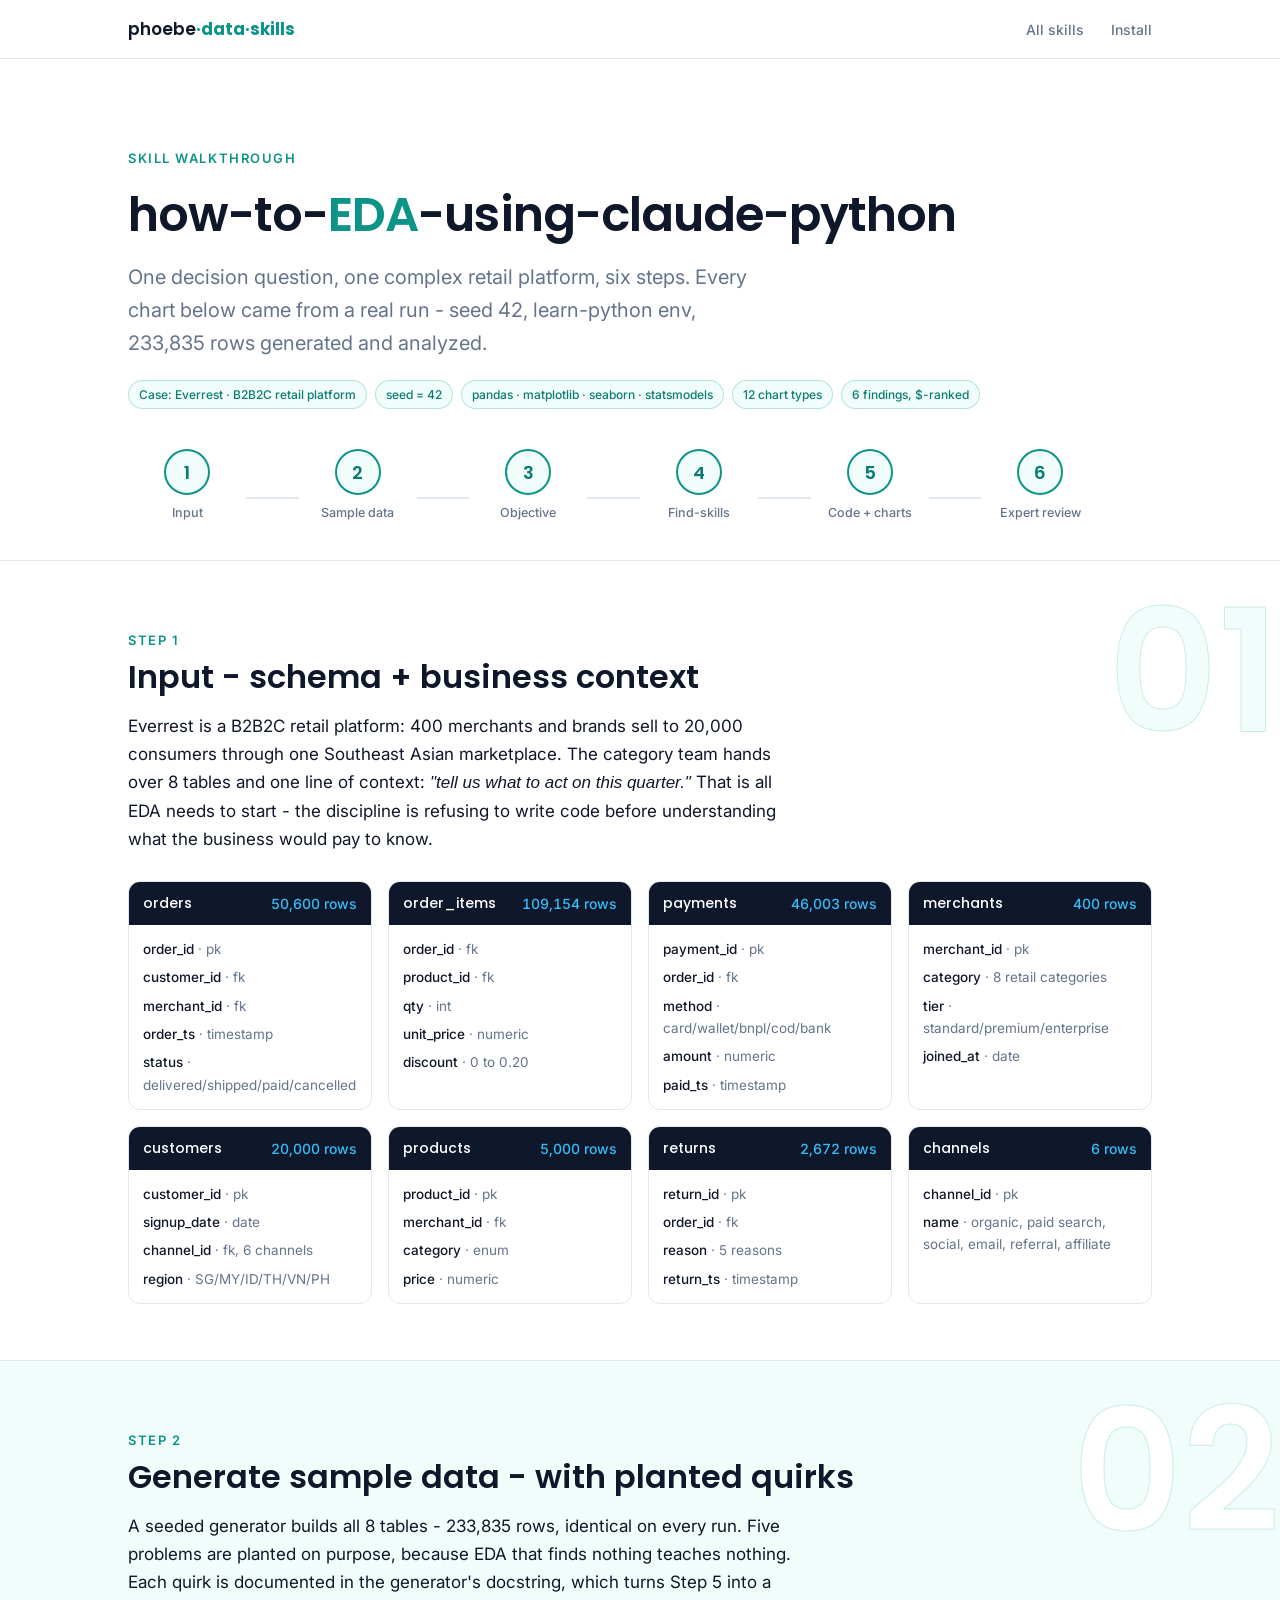
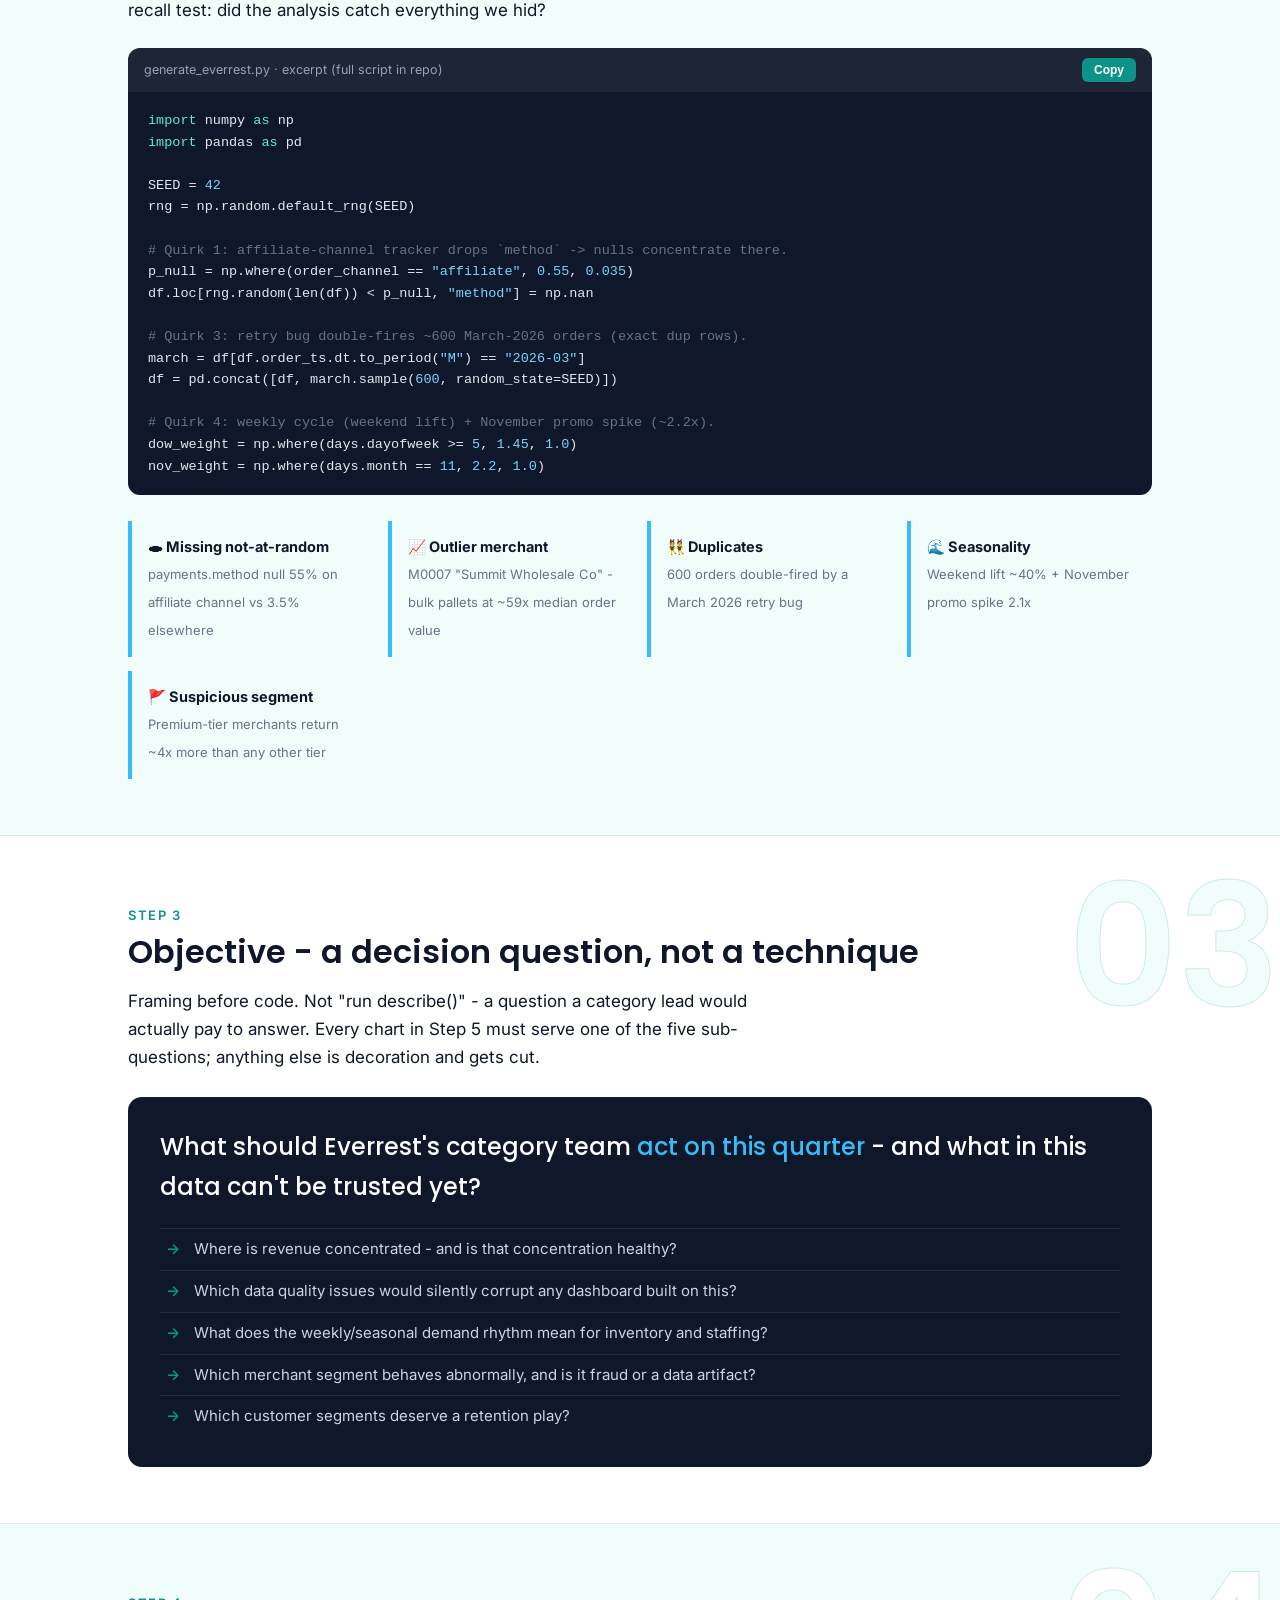
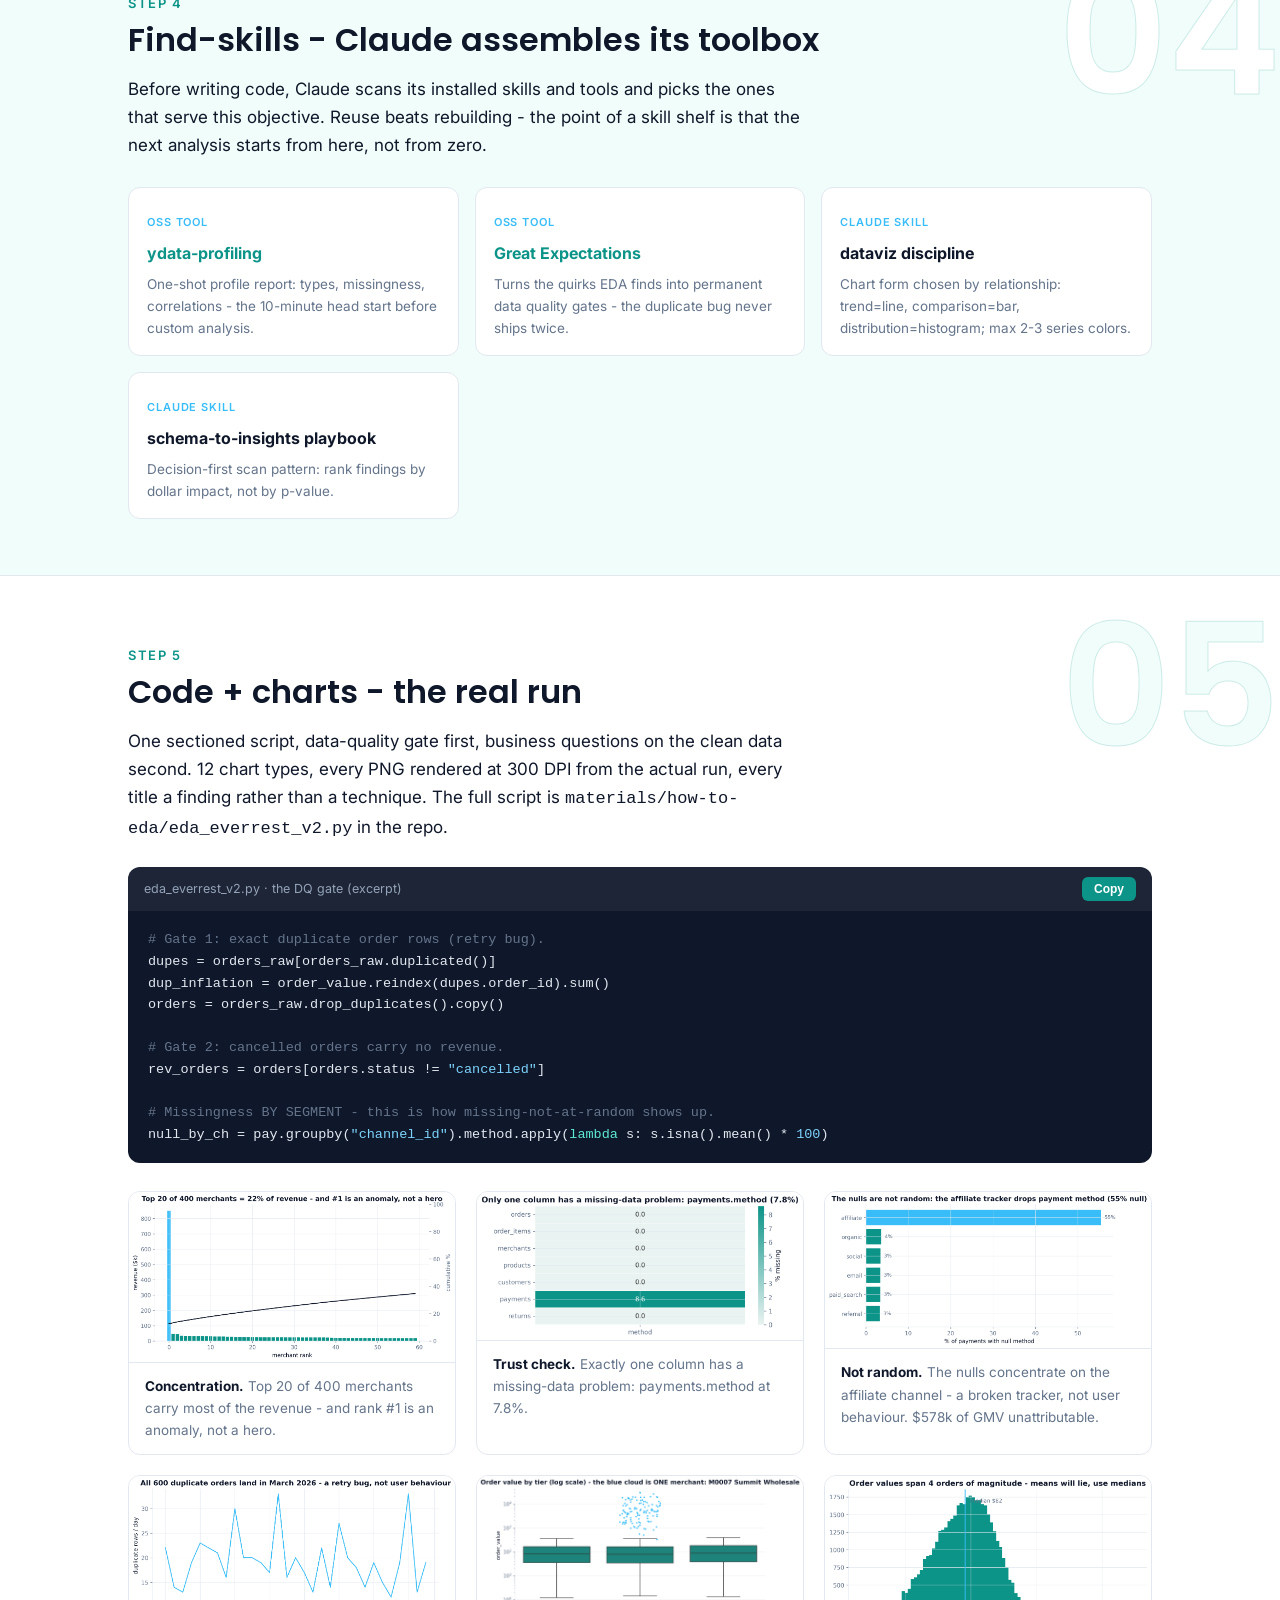
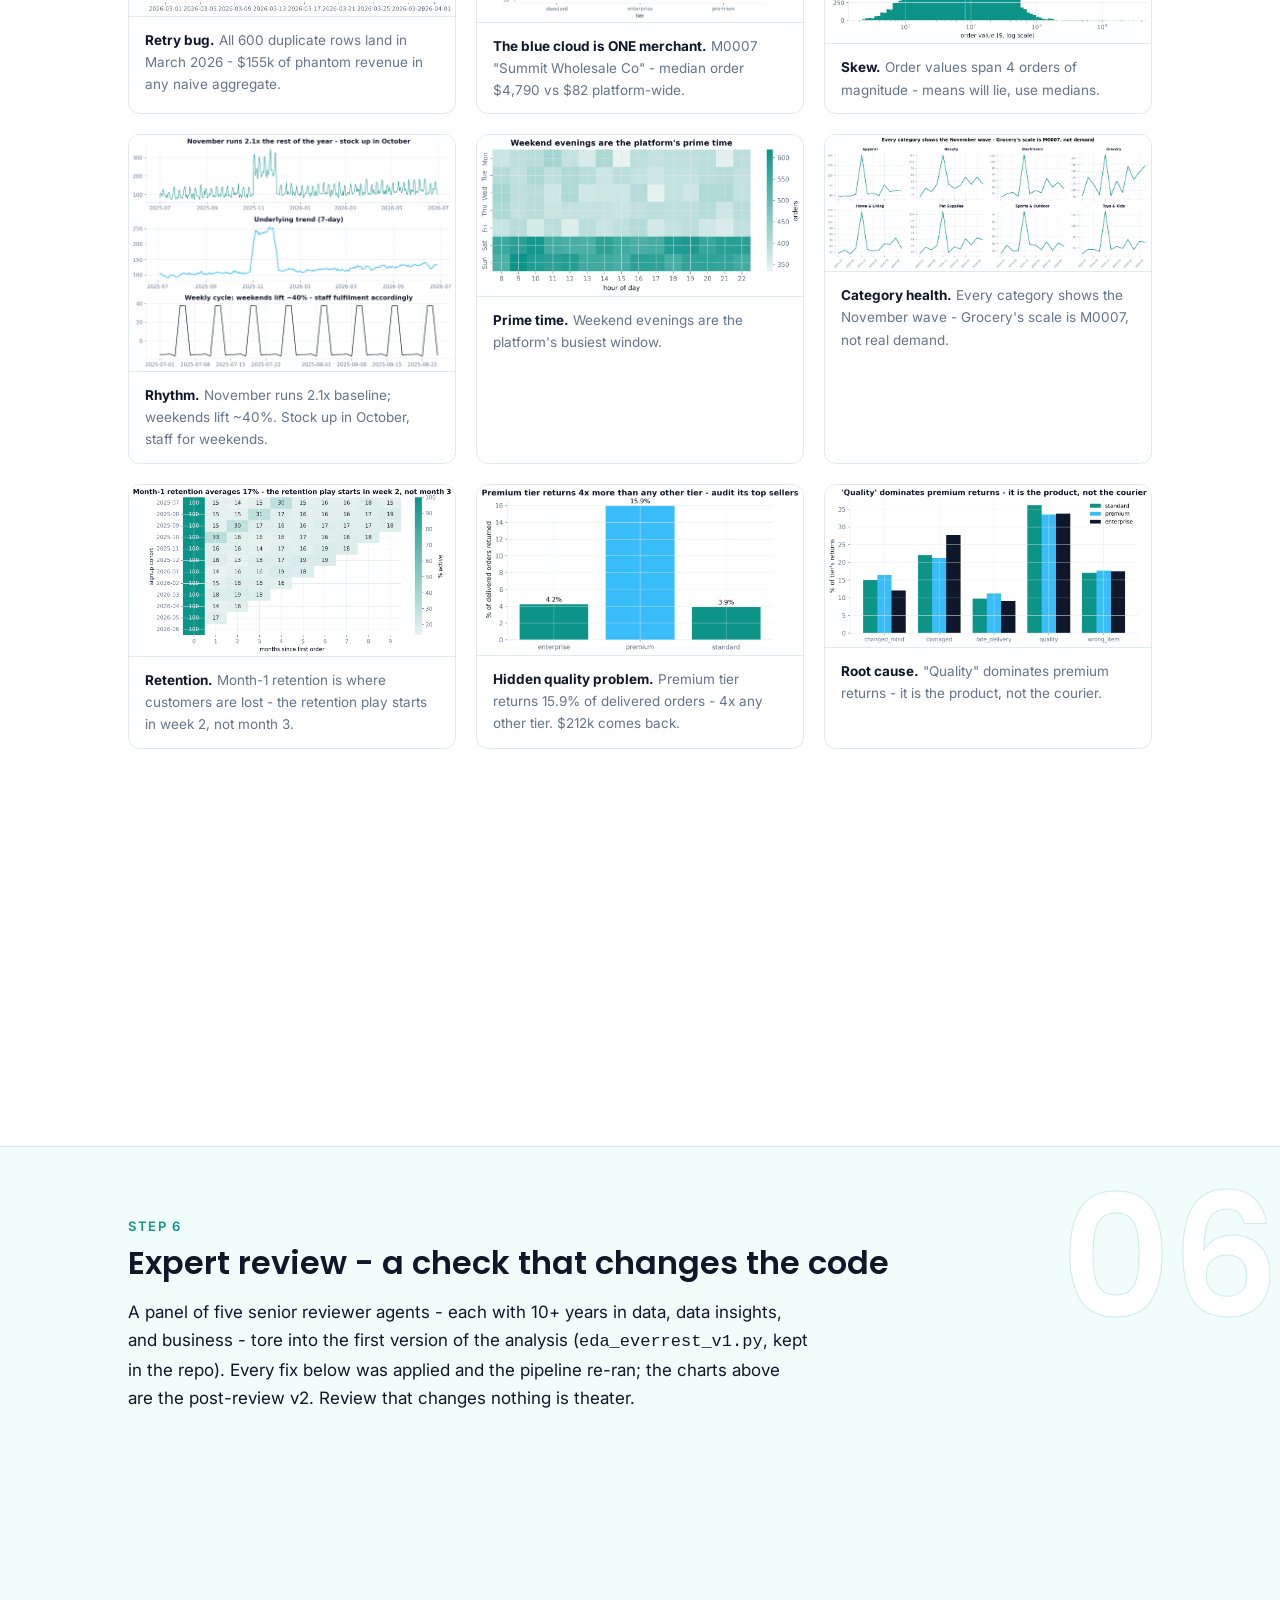
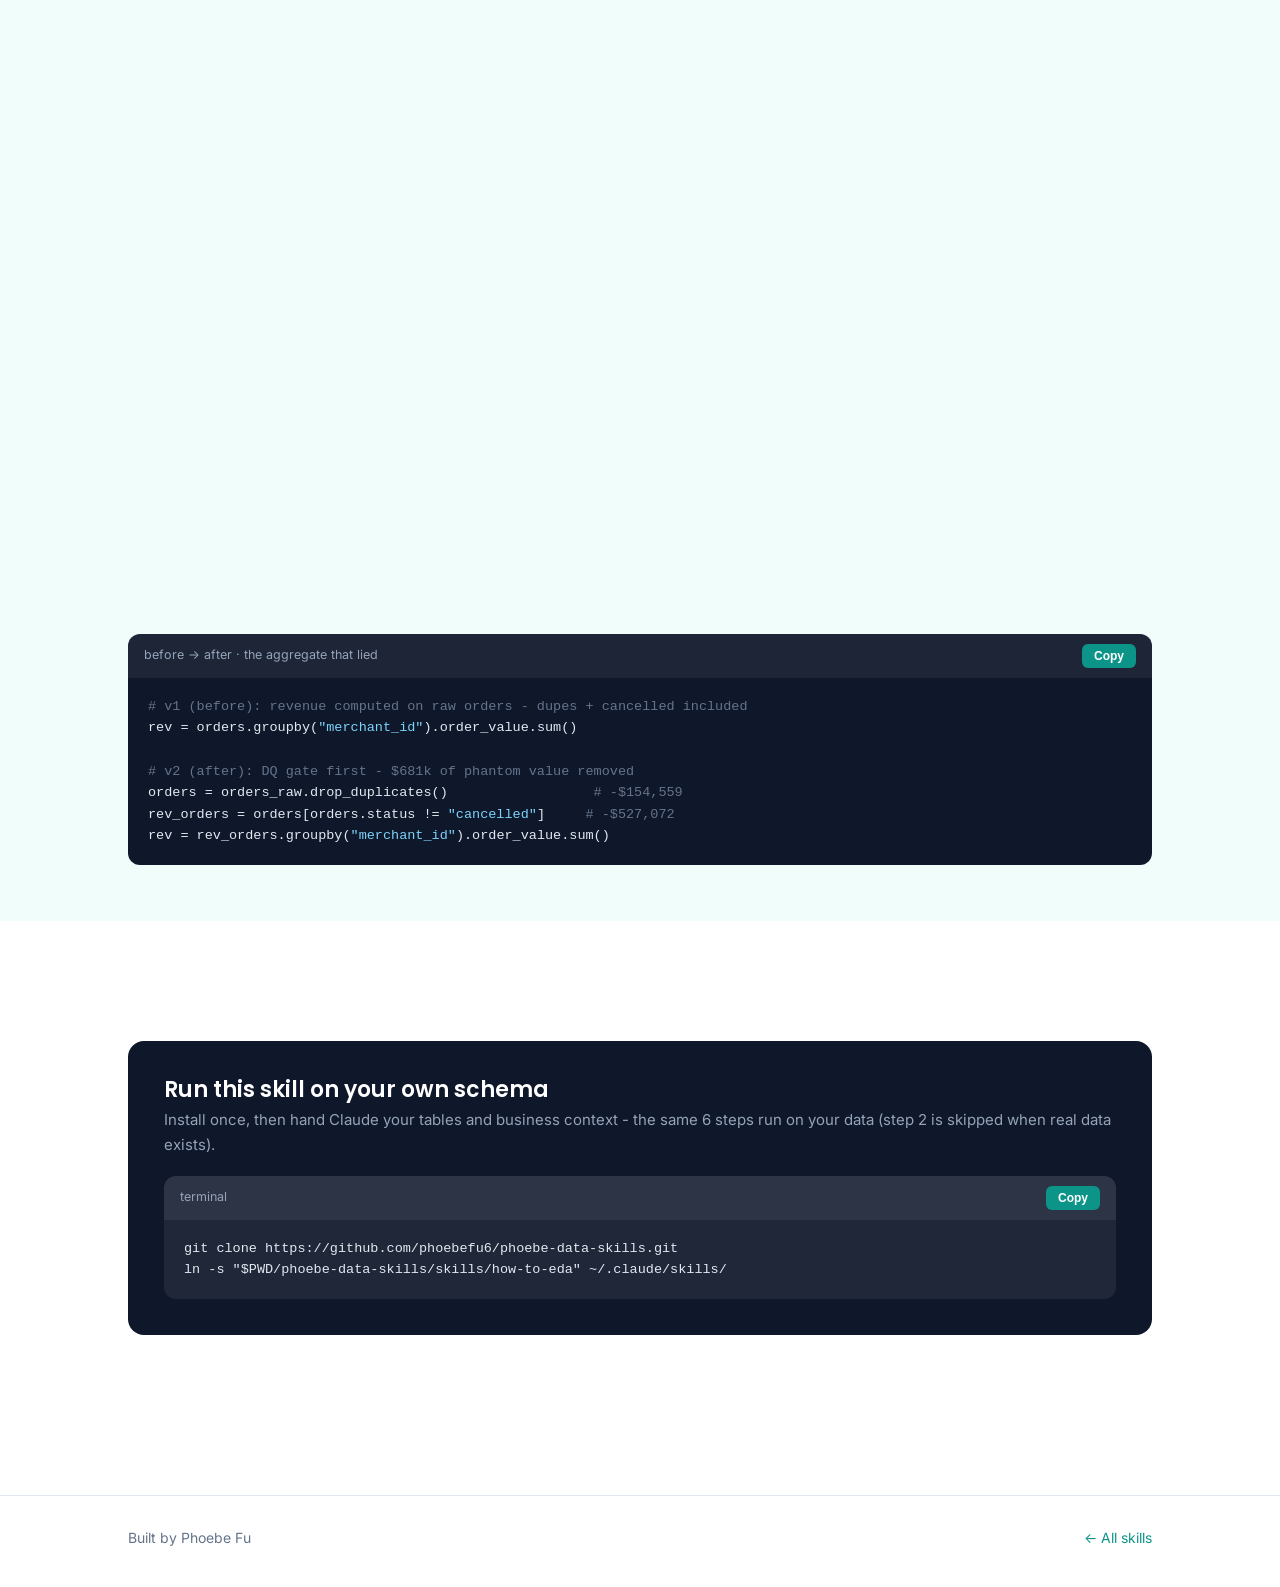
==== commit 4ee07aab: "Mentor room stays private: Step 6 now an anonymous 5-agent expert-review panel (10yr+ data/insights/" ====
--- a/docs/how-to-eda-using-claude-python/index.html
+++ b/docs/how-to-eda-using-claude-python/index.html
@@ -40,7 +40,7 @@
       <div class="rail-step"><div class="rail-node" data-step="3"><a href="#step-3"><div class="rail-circle">3</div><div class="rail-label">Objective</div></a></div><div class="rail-connector"></div></div>
       <div class="rail-step"><div class="rail-node" data-step="4"><a href="#step-4"><div class="rail-circle">4</div><div class="rail-label">Find-skills</div></a></div><div class="rail-connector"></div></div>
       <div class="rail-step"><div class="rail-node" data-step="5"><a href="#step-5"><div class="rail-circle">5</div><div class="rail-label">Code + charts</div></a></div><div class="rail-connector"></div></div>
-      <div class="rail-step"><div class="rail-node" data-step="6"><a href="#step-6"><div class="rail-circle">6</div><div class="rail-label">Mentor-verify</div></a></div></div>
+      <div class="rail-step"><div class="rail-node" data-step="6"><a href="#step-6"><div class="rail-circle">6</div><div class="rail-label">Expert review</div></a></div></div>
     </div>
   </div>
 </section>
@@ -195,13 +195,14 @@
   <div class="wrap">
     <div class="step-ghost" style="color:#fff">06</div>
     <span class="step-tag">Step 6</span>
-    <h2 class="step-title">Mentor-verify - review that changes the code</h2>
-    <p class="step-body">Four mentor lenses reviewed the first version of the analysis (<code>eda_everrest_v1.py</code>, kept in the repo). Every fix below was applied and the pipeline re-ran - the charts above are the post-review v2. Review that changes nothing is theater.</p>
+    <h2 class="step-title">Expert review - a check that changes the code</h2>
+    <p class="step-body">A panel of five senior reviewer agents - each with 10+ years in data, data insights, and business - tore into the first version of the analysis (<code>eda_everrest_v1.py</code>, kept in the repo). Every fix below was applied and the pipeline re-ran; the charts above are the post-review v2. Review that changes nothing is theater.</p>
     <div class="mentor-grid">
-      <div class="mentor-card reveal"><div class="m-name">Andrej Karpathy</div><div class="m-lens">Code level</div><p>"v1 never deduped - 600 duplicate rows are inside every aggregate, and cancelled orders leak $527k into revenue. Gate the data before you touch it."</p><div class="m-fix">Fix applied: data-quality gate now runs before any aggregate; dupes and cancelled orders quantified, then excluded.</div></div>
-      <div class="mentor-card reveal"><div class="m-name">Andrew Ng</div><div class="m-lens">Methodology</div><p>"Overall missingness (7.8%) looks benign and hides the story. Break missingness down by segment or you will never see missing-not-at-random."</p><div class="m-fix">Fix applied: added missingness-by-channel chart - exposed the 55% affiliate null rate.</div></div>
-      <div class="mentor-card reveal"><div class="m-name">Cassie Kozyrkov</div><div class="m-lens">Decision framing</div><p>"Half of v1's titles were techniques: 'Correlations', 'Order value distribution'. A chart that doesn't change a decision is decoration."</p><div class="m-fix">Fix applied: every title rewritten as a finding; corr heatmap (no action) replaced with return-reasons chart; log scale added; M0007 named on the chart.</div></div>
-      <div class="mentor-card reveal"><div class="m-name">Monica Rogati</div><div class="m-lens">Practicality</div><p>"Nothing in v1 was quantified. Executives don't rank findings by p-value, they rank by money."</p><div class="m-fix">Fix applied: every finding carries a $ figure; findings.md ranks all six by impact.</div></div>
+      <div class="mentor-card reveal"><div class="m-name">Senior Data Engineer</div><div class="m-lens">12 yrs · code &amp; pipeline integrity</div><p>"v1 never deduped - 600 duplicate rows are inside every aggregate, and cancelled orders leak $527k into revenue. Gate the data before you touch it."</p><div class="m-fix">Fix applied: data-quality gate now runs before any aggregate; dupes and cancelled orders quantified, then excluded.</div></div>
+      <div class="mentor-card reveal"><div class="m-name">Analytics Methodology Lead</div><div class="m-lens">10 yrs · data quality &amp; rigor</div><p>"Overall missingness (7.8%) looks benign and hides the story. Break missingness down by segment or you will never see missing-not-at-random."</p><div class="m-fix">Fix applied: added missingness-by-channel chart - exposed the 55% affiliate null rate.</div></div>
+      <div class="mentor-card reveal"><div class="m-name">Data Insights Lead</div><div class="m-lens">11 yrs · decision framing</div><p>"Half of v1's titles were techniques: 'Correlations', 'Order value distribution'. A chart that doesn't change a decision is decoration."</p><div class="m-fix">Fix applied: every title rewritten as a finding; corr heatmap (no action) replaced with return-reasons chart; log scale added; M0007 named on the chart.</div></div>
+      <div class="mentor-card reveal"><div class="m-name">Commercial / Business Lead</div><div class="m-lens">14 yrs · impact &amp; actionability</div><p>"Nothing in v1 was quantified. Executives don't rank findings by p-value, they rank by money."</p><div class="m-fix">Fix applied: every finding carries a $ figure; findings.md ranks all six by impact.</div></div>
+      <div class="mentor-card reveal"><div class="m-name">Data QA &amp; Reproducibility</div><div class="m-lens">10 yrs · trust &amp; recall</div><p>"Prove it reproduces. Re-run from a clean checkout and confirm the analysis recovers every planted quirk, not just the easy ones."</p><div class="m-fix">Fix applied: fixed seed verified byte-identical on a clean run; all 5 planted quirks confirmed recovered, plus 1 unplanned finding.</div></div>
     </div>
     <div class="code-card">
       <div class="code-head"><span>before → after · the aggregate that lied</span><button class="copy-btn">Copy</button></div>
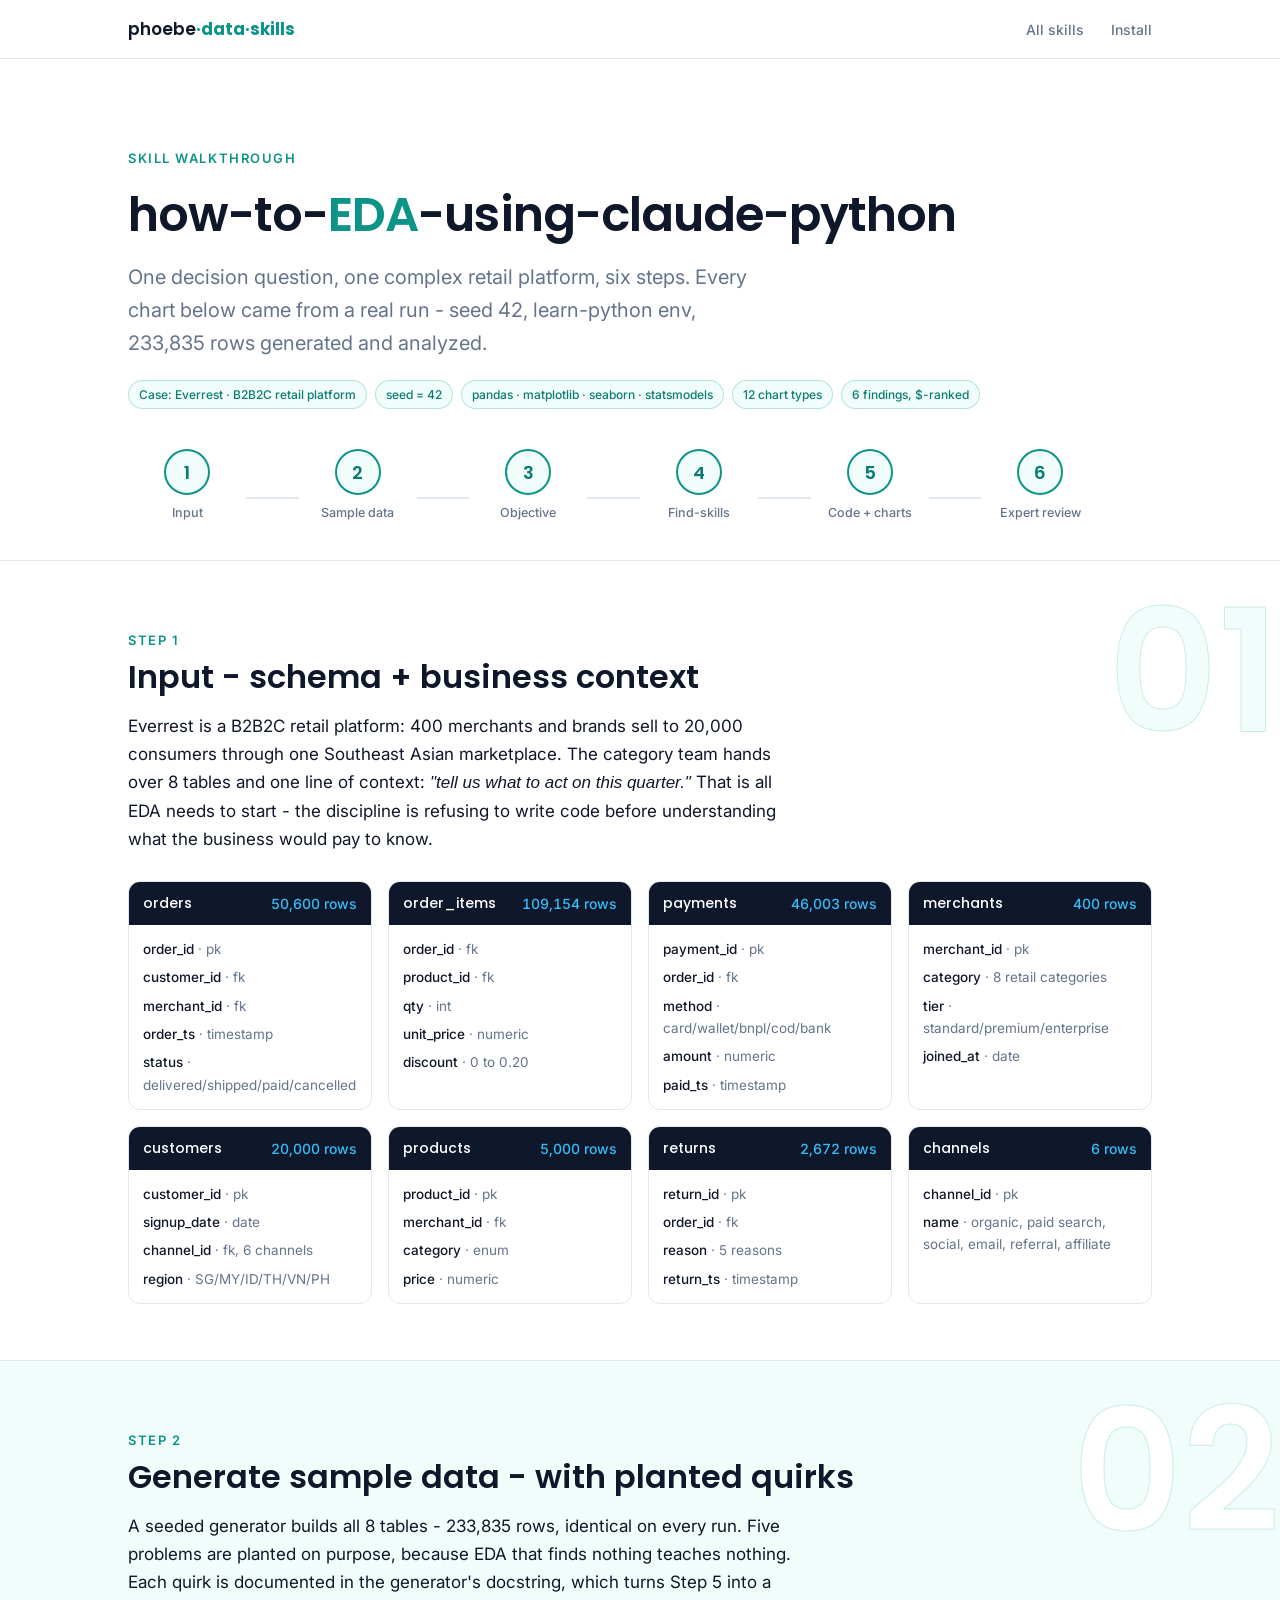
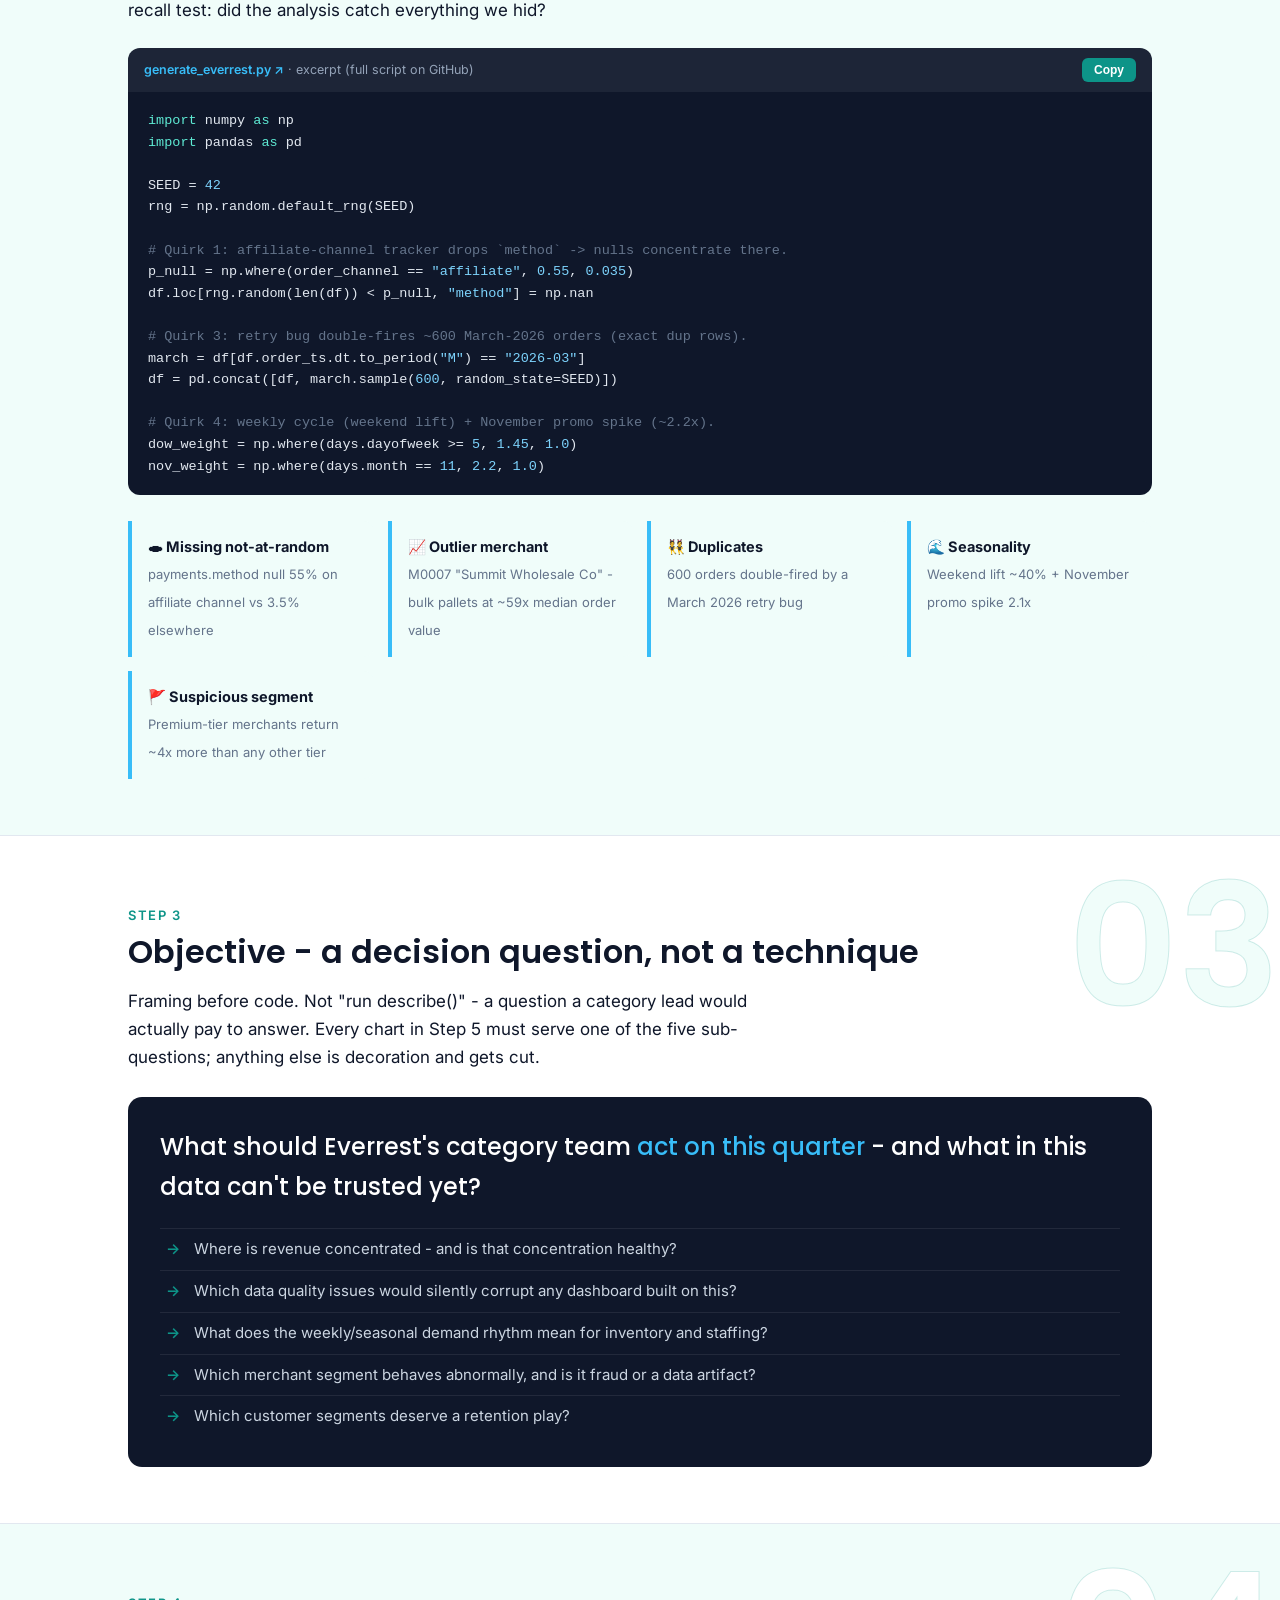
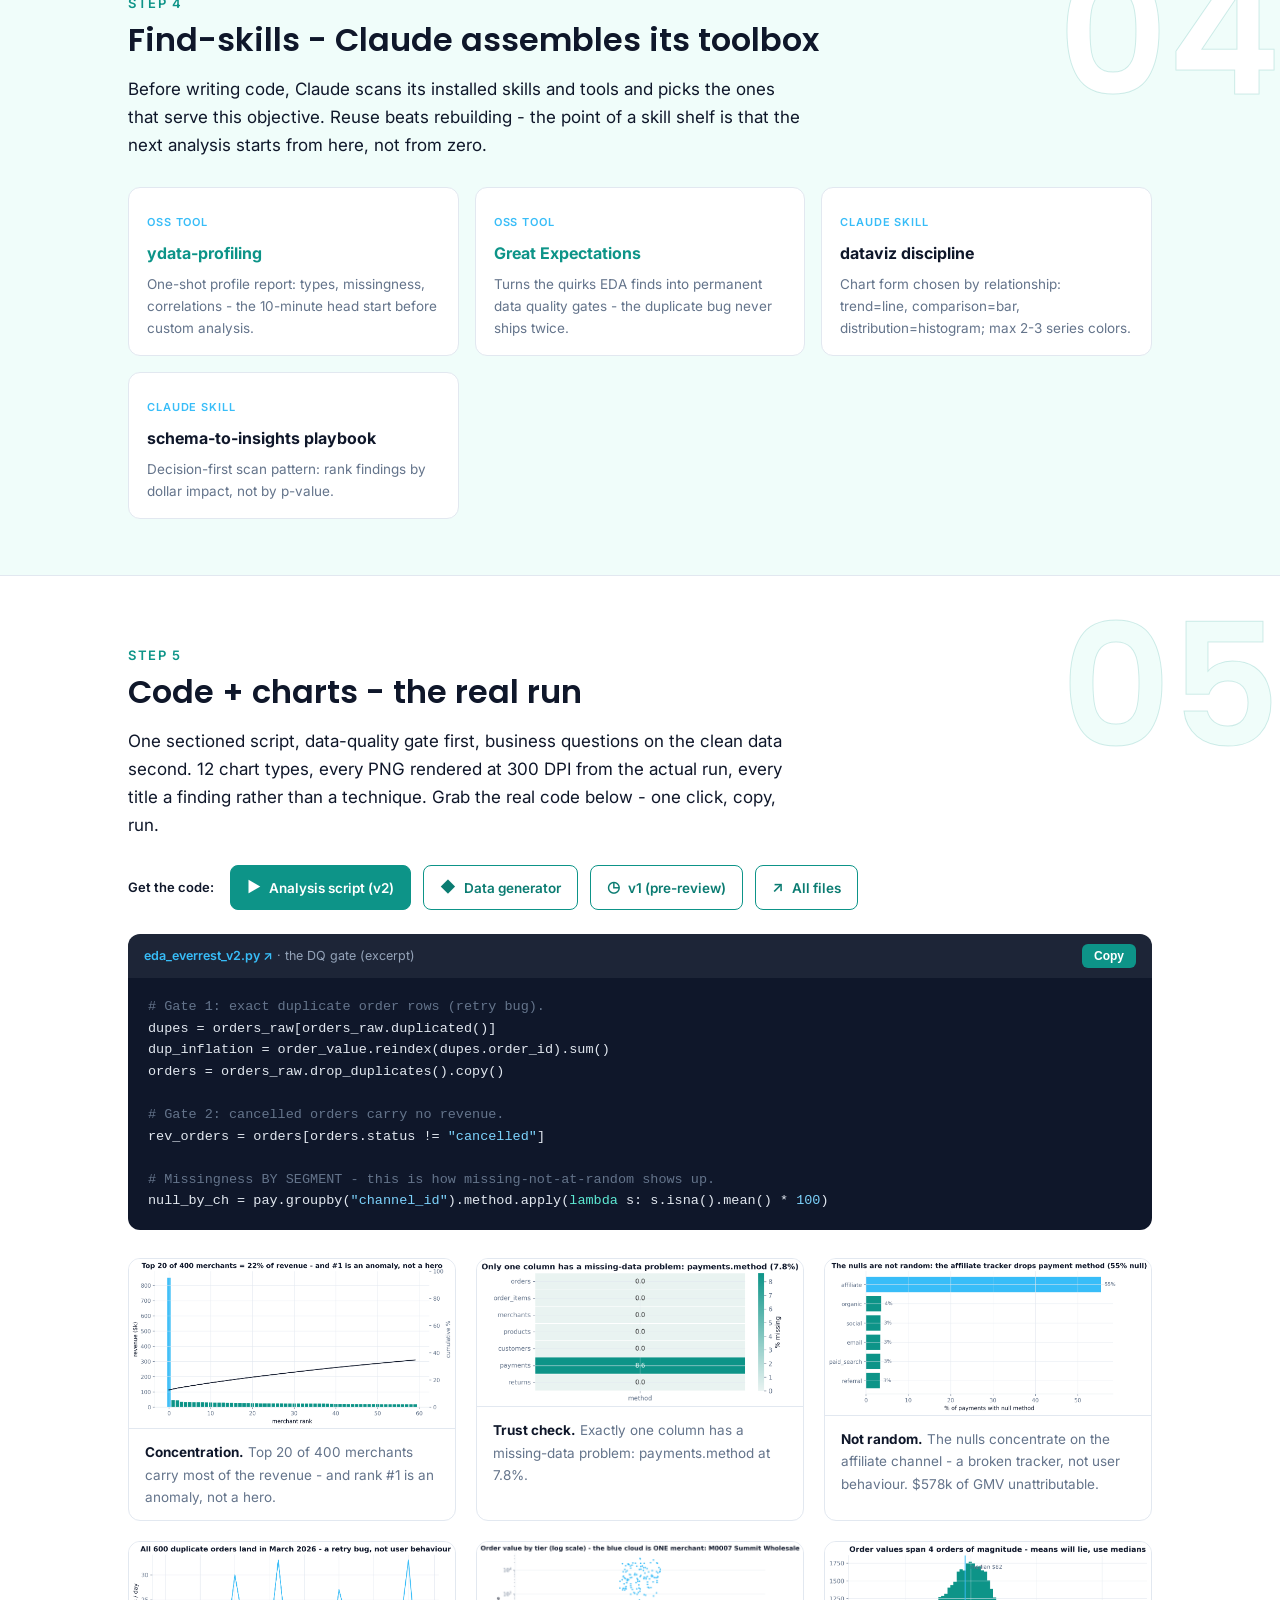
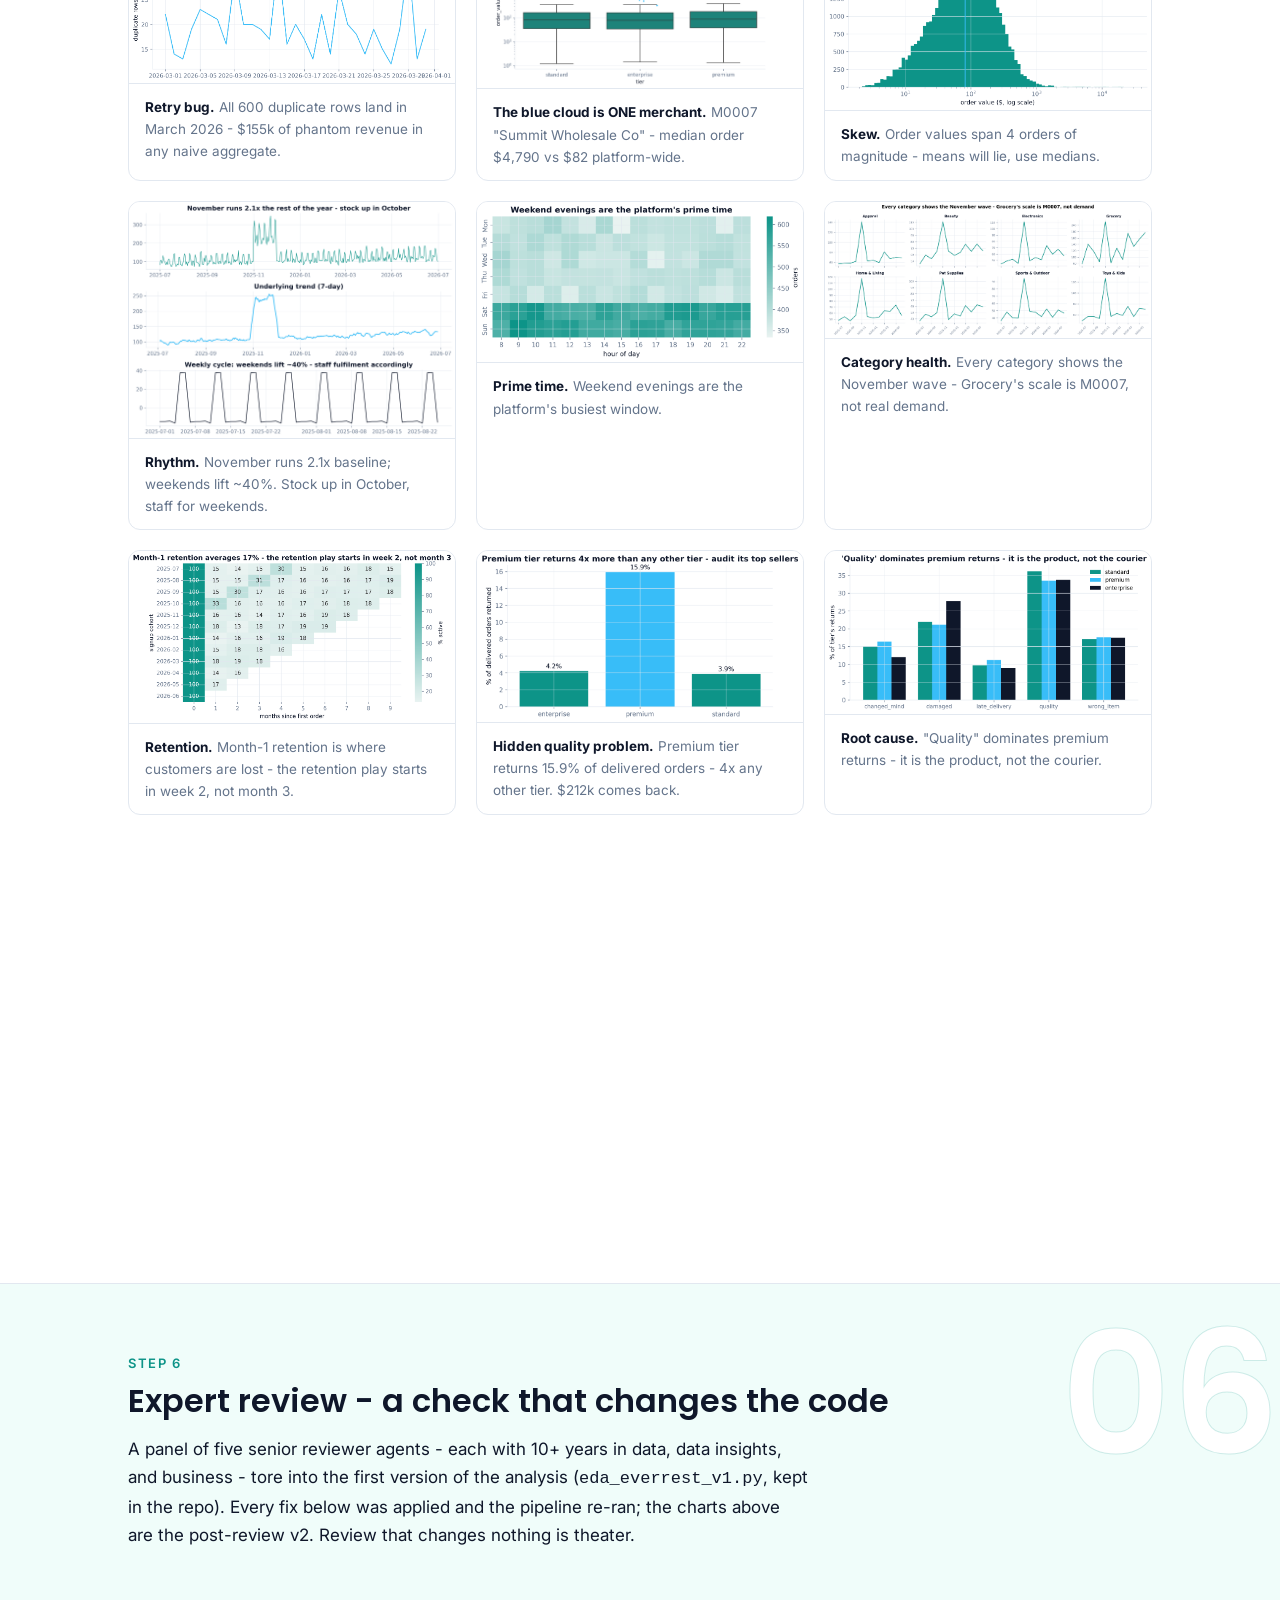
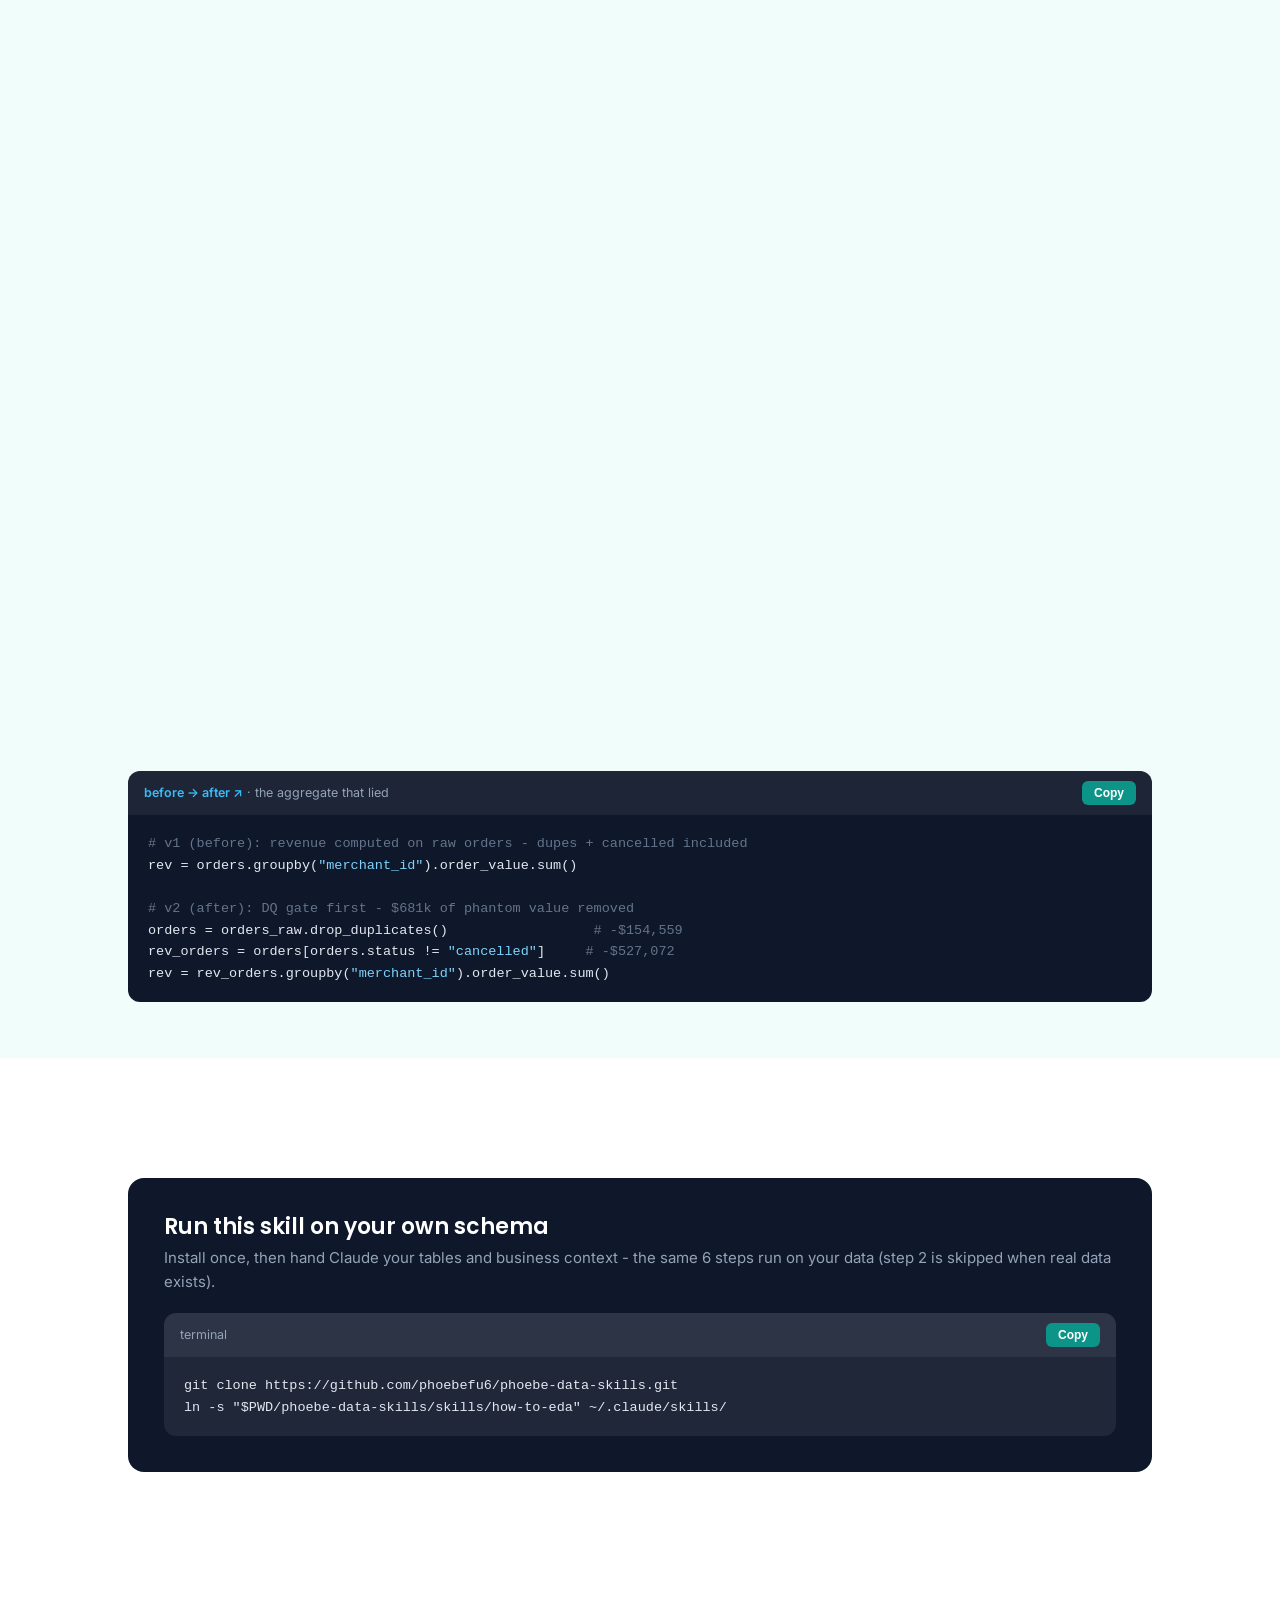
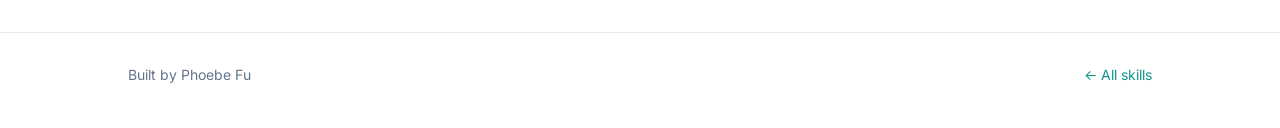
==== commit 05732fc1: "Add one-click links to the real code: Get-the-code button band in Step 5, linkified code-card filena" ====
--- a/docs/how-to-eda-using-claude-python/index.html
+++ b/docs/how-to-eda-using-claude-python/index.html
@@ -73,7 +73,7 @@
     <h2 class="step-title">Generate sample data - with planted quirks</h2>
     <p class="step-body">A seeded generator builds all 8 tables - 233,835 rows, identical on every run. Five problems are planted on purpose, because EDA that finds nothing teaches nothing. Each quirk is documented in the generator's docstring, which turns Step 5 into a recall test: did the analysis catch everything we hid?</p>
     <div class="code-card">
-      <div class="code-head"><span>generate_everrest.py · excerpt (full script in repo)</span><button class="copy-btn">Copy</button></div>
+      <div class="code-head"><span><a href="https://github.com/phoebefu6/phoebe-data-skills/blob/main/materials/how-to-eda/generate_everrest.py">generate_everrest.py ↗</a> · excerpt (full script on GitHub)</span><button class="copy-btn">Copy</button></div>
       <pre><span class="c-kw">import</span> numpy <span class="c-kw">as</span> np
 <span class="c-kw">import</span> pandas <span class="c-kw">as</span> pd
 
@@ -144,9 +144,16 @@
     <div class="step-ghost">05</div>
     <span class="step-tag">Step 5</span>
     <h2 class="step-title">Code + charts - the real run</h2>
-    <p class="step-body">One sectioned script, data-quality gate first, business questions on the clean data second. 12 chart types, every PNG rendered at 300 DPI from the actual run, every title a finding rather than a technique. The full script is <code>materials/how-to-eda/eda_everrest_v2.py</code> in the repo.</p>
+    <p class="step-body">One sectioned script, data-quality gate first, business questions on the clean data second. 12 chart types, every PNG rendered at 300 DPI from the actual run, every title a finding rather than a technique. Grab the real code below - one click, copy, run.</p>
+    <div class="codelinks reveal">
+      <span class="cl-label">Get the code:</span>
+      <a class="cl-btn" href="https://github.com/phoebefu6/phoebe-data-skills/blob/main/materials/how-to-eda/eda_everrest_v2.py"><span class="gh">▶</span> Analysis script (v2)</a>
+      <a class="cl-btn ghost" href="https://github.com/phoebefu6/phoebe-data-skills/blob/main/materials/how-to-eda/generate_everrest.py"><span class="gh">◆</span> Data generator</a>
+      <a class="cl-btn ghost" href="https://github.com/phoebefu6/phoebe-data-skills/blob/main/materials/how-to-eda/eda_everrest_v1.py"><span class="gh">◷</span> v1 (pre-review)</a>
+      <a class="cl-btn ghost" href="https://github.com/phoebefu6/phoebe-data-skills/tree/main/materials/how-to-eda"><span class="gh">↗</span> All files</a>
+    </div>
     <div class="code-card">
-      <div class="code-head"><span>eda_everrest_v2.py · the DQ gate (excerpt)</span><button class="copy-btn">Copy</button></div>
+      <div class="code-head"><span><a href="https://github.com/phoebefu6/phoebe-data-skills/blob/main/materials/how-to-eda/eda_everrest_v2.py">eda_everrest_v2.py ↗</a> · the DQ gate (excerpt)</span><button class="copy-btn">Copy</button></div>
       <pre><span class="c-comment"># Gate 1: exact duplicate order rows (retry bug).</span>
 dupes = orders_raw[orders_raw.duplicated()]
 dup_inflation = order_value.reindex(dupes.order_id).sum()
@@ -187,6 +194,10 @@
         </tbody>
       </table>
     </div>
+    <div class="codelinks reveal">
+      <span class="cl-label">The deliverable:</span>
+      <a class="cl-btn ghost" href="https://github.com/phoebefu6/phoebe-data-skills/blob/main/materials/how-to-eda/findings.md"><span class="gh">↗</span> findings.md - all 6 findings ranked by $</a>
+    </div>
   </div>
 </section>
 
@@ -205,7 +216,7 @@
       <div class="mentor-card reveal"><div class="m-name">Data QA &amp; Reproducibility</div><div class="m-lens">10 yrs · trust &amp; recall</div><p>"Prove it reproduces. Re-run from a clean checkout and confirm the analysis recovers every planted quirk, not just the easy ones."</p><div class="m-fix">Fix applied: fixed seed verified byte-identical on a clean run; all 5 planted quirks confirmed recovered, plus 1 unplanned finding.</div></div>
     </div>
     <div class="code-card">
-      <div class="code-head"><span>before → after · the aggregate that lied</span><button class="copy-btn">Copy</button></div>
+      <div class="code-head"><span><a href="https://github.com/phoebefu6/phoebe-data-skills/blob/main/materials/how-to-eda/eda_everrest_v2.py">before → after ↗</a> · the aggregate that lied</span><button class="copy-btn">Copy</button></div>
       <pre><span class="c-comment"># v1 (before): revenue computed on raw orders - dupes + cancelled included</span>
 rev = orders.groupby(<span class="c-str">"merchant_id"</span>).order_value.sum()
 
--- a/docs/assets/style.css
+++ b/docs/assets/style.css
@@ -142,6 +142,22 @@
 .tool-card h4 { font-size: 16px; margin-top: 6px; }
 .tool-card p { font-size: 13.5px; color: var(--muted); margin-top: 6px; }
 
+/* code-link band - one-click to the real files on GitHub */
+.codelinks { display: flex; flex-wrap: wrap; gap: 12px; margin-top: 26px; align-items: center; }
+.codelinks .cl-label { font-size: 13px; font-weight: 600; color: var(--ink); margin-right: 4px; }
+a.cl-btn {
+  display: inline-flex; align-items: center; gap: 8px;
+  font-size: 13.5px; font-weight: 600; padding: 9px 16px; border-radius: 8px;
+  background: var(--accent); color: #fff; border: 1px solid var(--accent);
+  transition: background .15s, transform .15s;
+}
+a.cl-btn:hover { background: var(--accent-dark); transform: translateY(-1px); }
+a.cl-btn.ghost { background: var(--paper); color: var(--accent-dark); }
+a.cl-btn.ghost:hover { background: var(--tint); }
+a.cl-btn .gh { font-size: 15px; }
+.code-card .code-head a { color: var(--highlight); font-weight: 600; }
+.code-card .code-head a:hover { text-decoration: underline; }
+
 /* chart gallery */
 .chart-grid { display: grid; grid-template-columns: repeat(auto-fill, minmax(320px, 1fr)); gap: 20px; margin-top: 28px; }
 .chart-card { border: 1px solid var(--hairline); border-radius: 12px; overflow: hidden; background: var(--paper); }
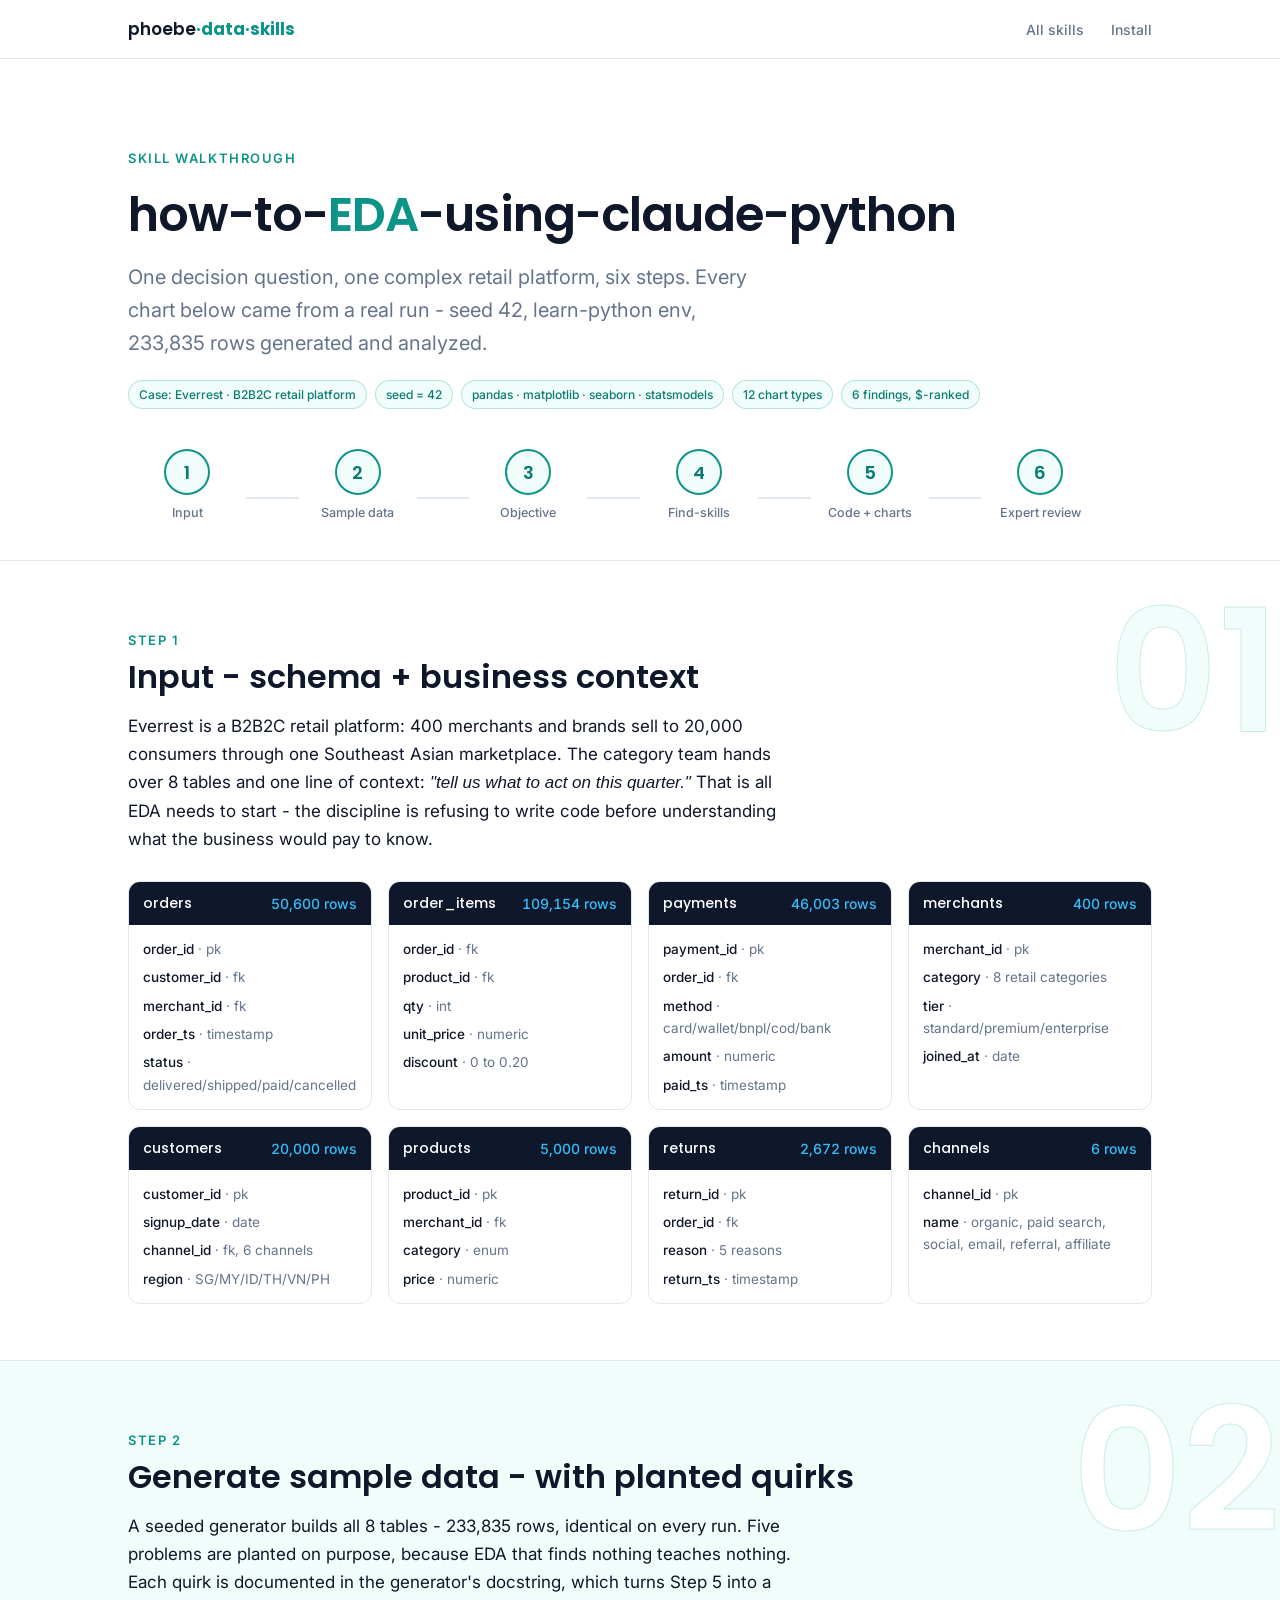
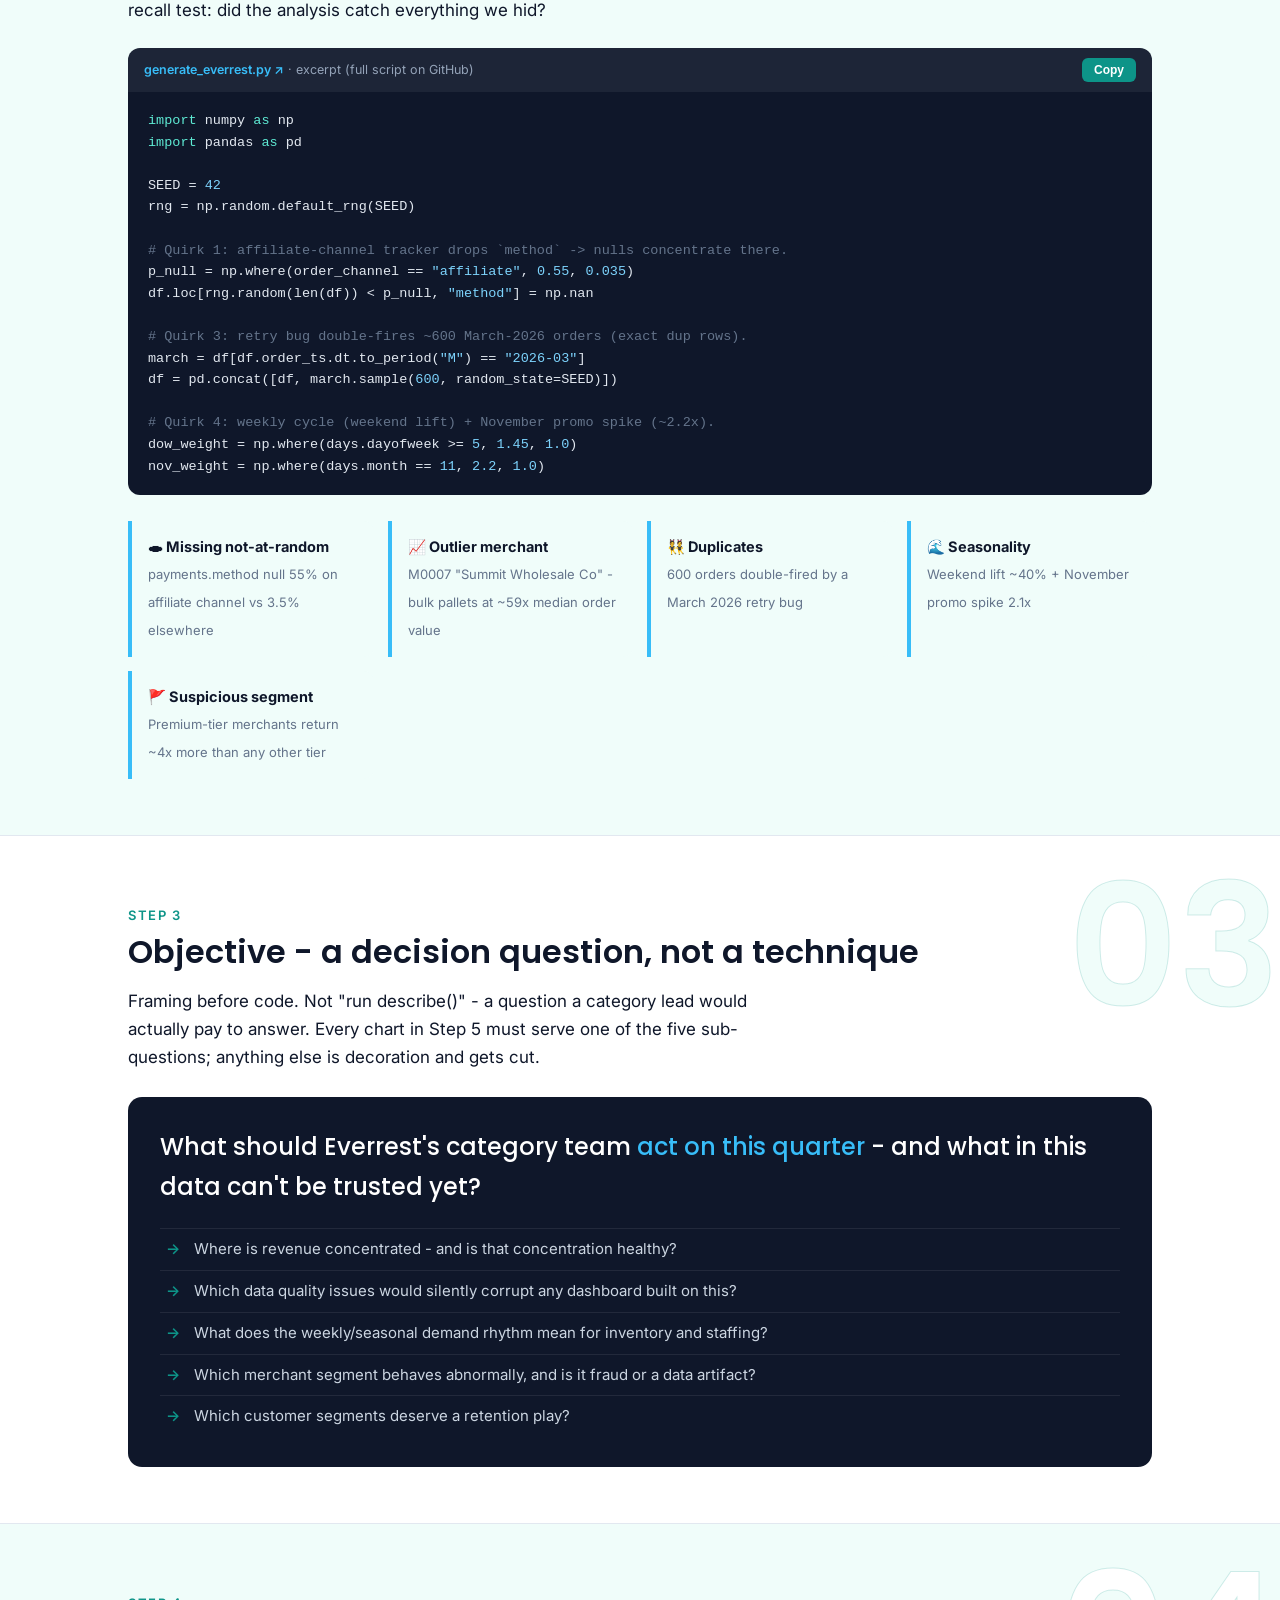
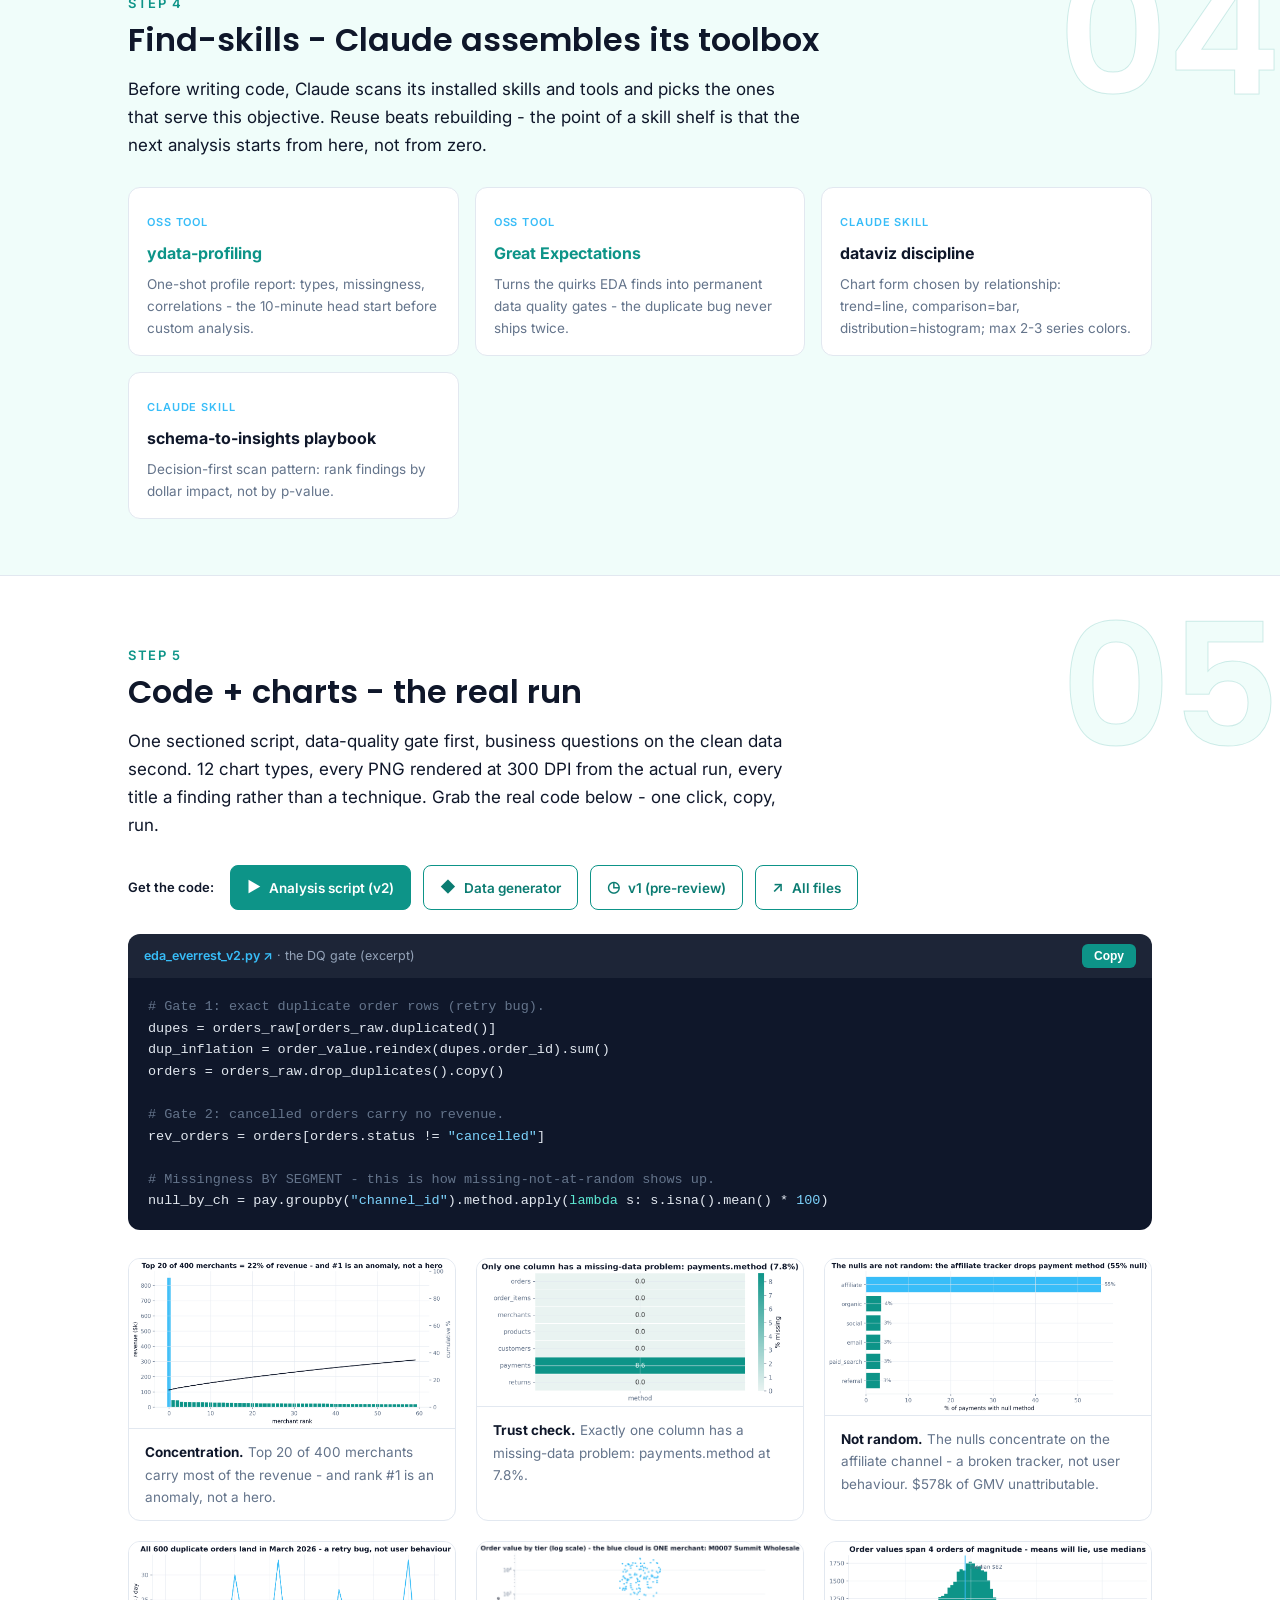
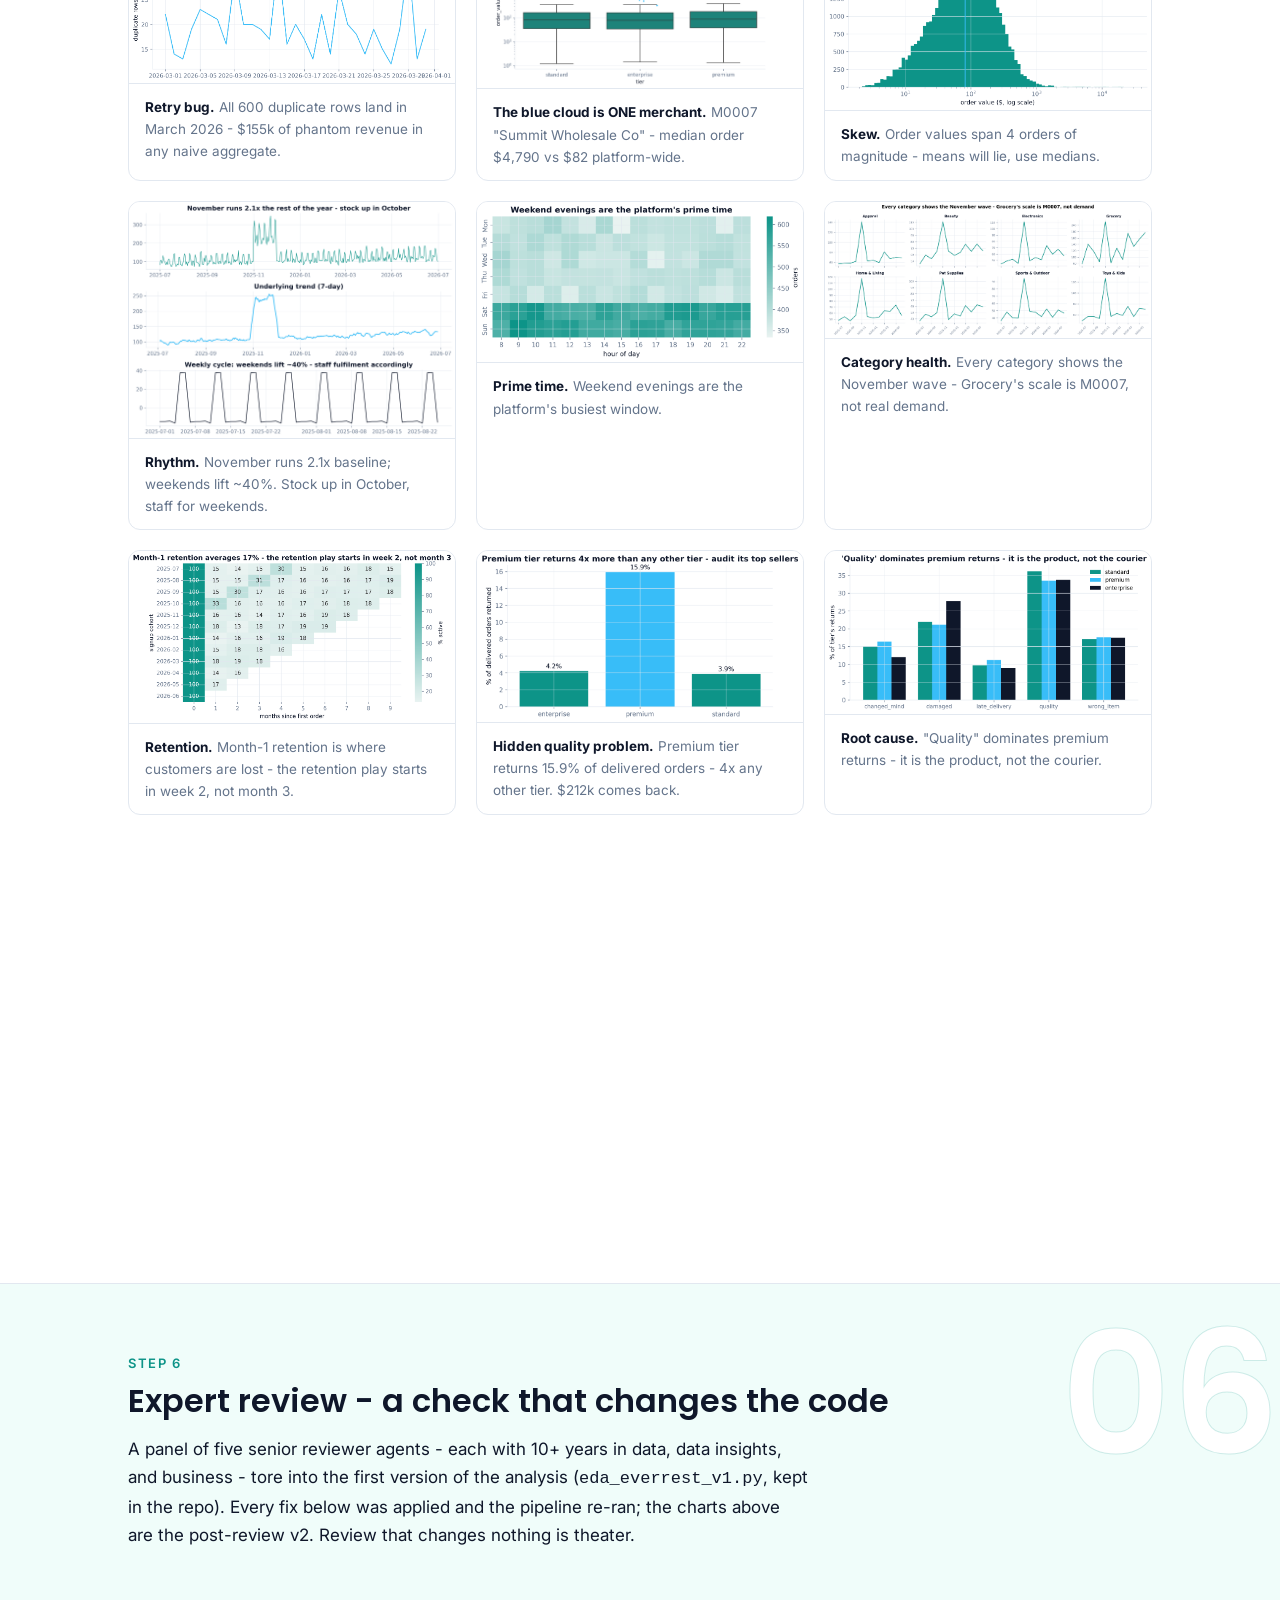
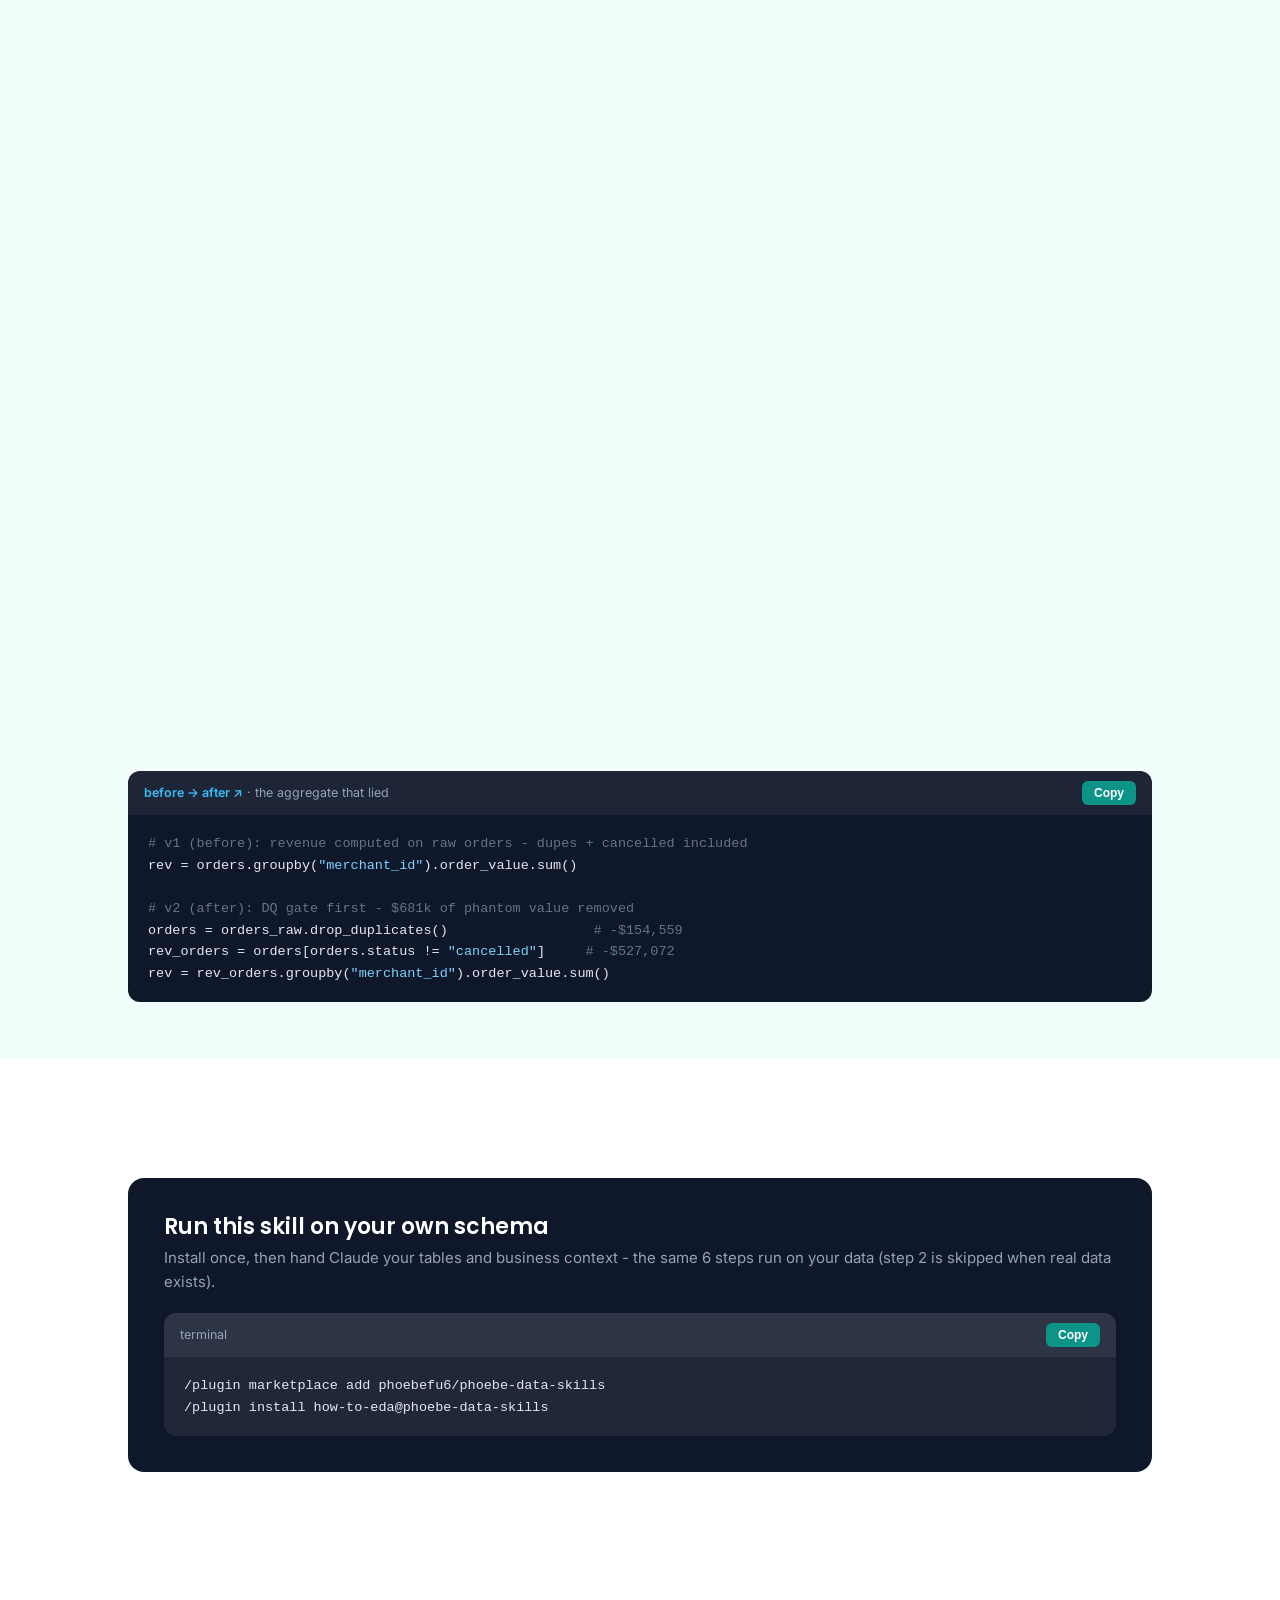
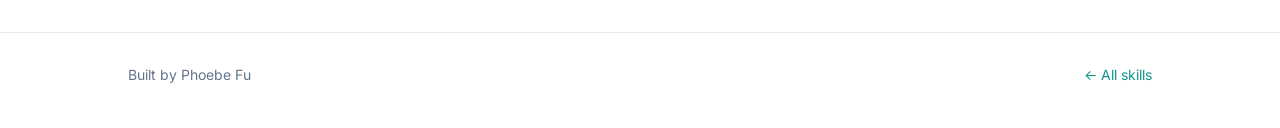
==== commit 5f5355c6: "Refactor to per-skill plugins so each skill installs on its own Each skill is now its own plugin und" ====
--- a/docs/how-to-eda-using-claude-python/index.html
+++ b/docs/how-to-eda-using-claude-python/index.html
@@ -235,8 +235,8 @@
       <p>Install once, then hand Claude your tables and business context - the same 6 steps run on your data (step 2 is skipped when real data exists).</p>
       <div class="code-card">
         <div class="code-head"><span>terminal</span><button class="copy-btn">Copy</button></div>
-        <pre>git clone https://github.com/phoebefu6/phoebe-data-skills.git
-ln -s "$PWD/phoebe-data-skills/skills/how-to-eda" ~/.claude/skills/</pre>
+        <pre>/plugin marketplace add phoebefu6/phoebe-data-skills
+/plugin install how-to-eda@phoebe-data-skills</pre>
       </div>
     </div>
   </div>
